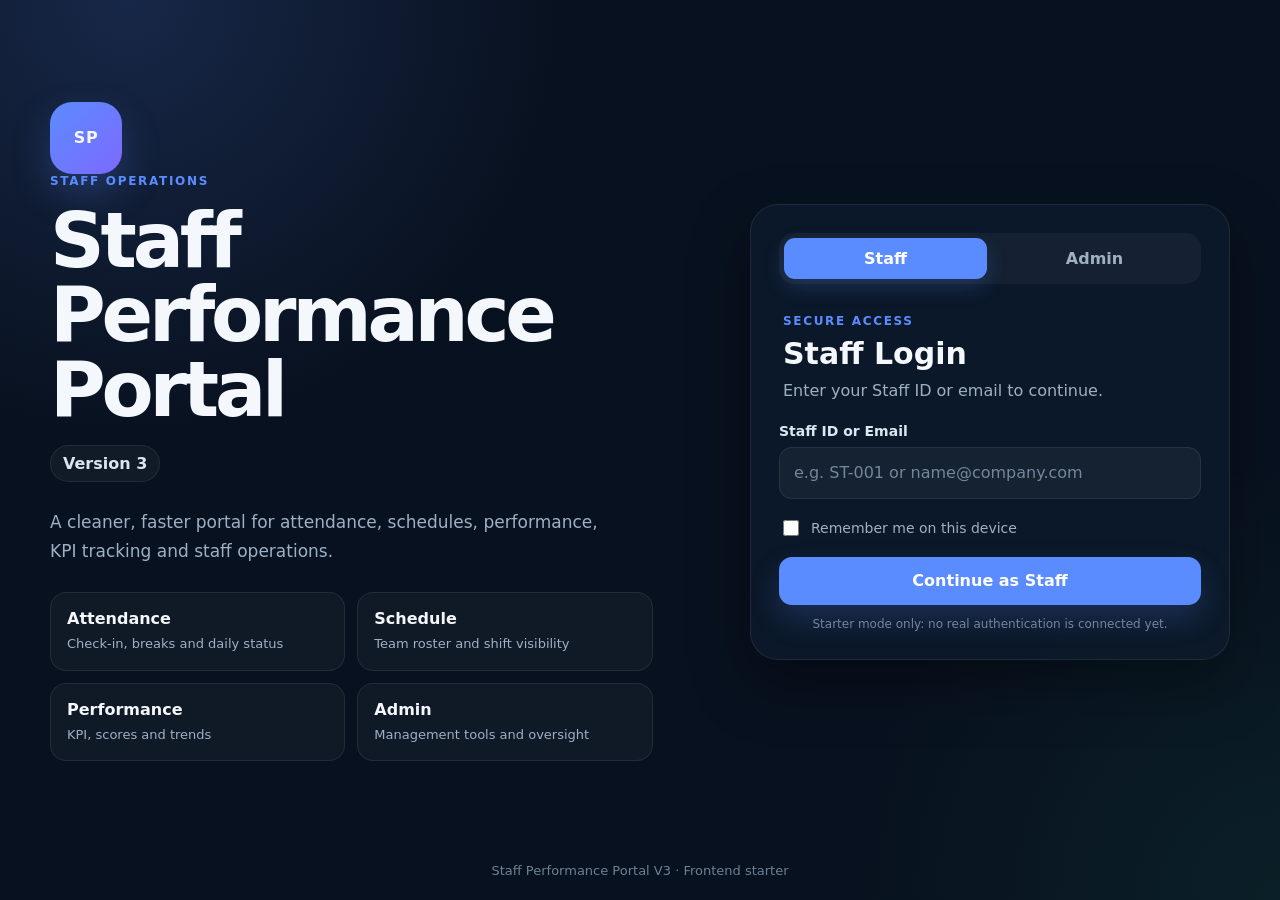
==== index.html @ 8b964acc "Add files via upload" ====
<!DOCTYPE html>
<html lang="en">
<head>
  <meta charset="UTF-8">
  <meta name="viewport" content="width=device-width, initial-scale=1.0">
  <meta name="theme-color" content="#0b1220">
  <title>Staff Performance Portal V3</title>
  <link rel="stylesheet" href="css/style.css">
</head>
<body class="login-page">
  <main class="login-shell">
    <section class="brand-panel">
      <div class="brand-mark">SP</div>
      <p class="eyebrow">Staff Operations</p>
      <h1>Staff Performance Portal</h1>
      <p class="version-pill">Version 3</p>
      <p class="lead">A cleaner, faster portal for attendance, schedules, performance, KPI tracking and staff operations.</p>
      <div class="feature-grid">
        <article><strong>Attendance</strong><span>Check-in, breaks and daily status</span></article>
        <article><strong>Schedule</strong><span>Team roster and shift visibility</span></article>
        <article><strong>Performance</strong><span>KPI, scores and trends</span></article>
        <article><strong>Admin</strong><span>Management tools and oversight</span></article>
      </div>
    </section>

    <section class="login-card" aria-label="Portal sign in">
      <div class="mode-switch" role="tablist" aria-label="Login type">
        <button id="staffTab" class="mode-btn active" type="button" role="tab" aria-selected="true">Staff</button>
        <button id="adminTab" class="mode-btn" type="button" role="tab" aria-selected="false">Admin</button>
      </div>

      <div class="login-copy">
        <p class="eyebrow">Secure Access</p>
        <h2 id="loginTitle">Staff Login</h2>
        <p id="loginDescription">Enter your Staff ID or email to continue.</p>
      </div>

      <form id="loginForm" novalidate>
        <label class="field">
          <span id="identityLabel">Staff ID or Email</span>
          <input id="identity" name="identity" type="text" placeholder="e.g. ST-001 or name@company.com" autocomplete="username" required>
        </label>

        <label id="passwordField" class="field hidden">
          <span>Password</span>
          <div class="password-wrap">
            <input id="password" name="password" type="password" placeholder="Enter password" autocomplete="current-password">
            <button id="togglePassword" class="text-btn" type="button" aria-label="Show password">Show</button>
          </div>
        </label>

        <label class="remember-row">
          <input id="rememberMe" type="checkbox">
          <span>Remember me on this device</span>
        </label>

        <button id="loginButton" class="primary-btn" type="submit">Continue as Staff</button>
        <p class="demo-note">Starter mode only: no real authentication is connected yet.</p>
        <div id="loginMessage" class="alert" hidden></div>
      </form>
    </section>
  </main>

  <footer class="page-footer">Staff Performance Portal V3 · Frontend starter</footer>
  <script src="js/app.js"></script>
</body>
</html>
---- css/style.css ----
:root {
  --bg: #08111f;
  --surface: #0d1a2b;
  --surface-2: #11233a;
  --surface-3: #162b45;
  --border: rgba(255,255,255,.08);
  --text: #f4f7fb;
  --muted: #9fb0c5;
  --accent: #5b8cff;
  --accent-2: #7c69ff;
  --success: #2bc985;
  --danger: #ff647c;
  --warning: #f7c948;
  --shadow: 0 24px 60px rgba(0,0,0,.34);
  --radius: 20px;
}
*{box-sizing:border-box}
html{min-height:100%;scroll-behavior:smooth}
body{margin:0;min-height:100vh;font-family:Inter,ui-sans-serif,system-ui,-apple-system,BlinkMacSystemFont,"Segoe UI",sans-serif;color:var(--text);background:radial-gradient(circle at 10% 0%,rgba(91,140,255,.18),transparent 30%),radial-gradient(circle at 100% 100%,rgba(43,201,133,.08),transparent 28%),var(--bg)}
button,input{font:inherit}button{cursor:pointer}.hidden{display:none!important}.muted{color:var(--muted);line-height:1.65}.eyebrow{margin:0 0 8px;color:var(--accent);font-size:12px;font-weight:800;letter-spacing:.14em;text-transform:uppercase}
.brand-mark{width:72px;height:72px;border-radius:22px;display:grid;place-items:center;font-weight:900;letter-spacing:.04em;background:linear-gradient(135deg,var(--accent),var(--accent-2));box-shadow:0 18px 38px rgba(91,140,255,.25)}.brand-mark.small{width:42px;height:42px;border-radius:13px;font-size:14px}
.login-page{display:flex;flex-direction:column}.login-shell{width:min(1180px,calc(100% - 32px));margin:auto;padding:48px 0;display:grid;grid-template-columns:1.08fr .92fr;gap:64px;align-items:center}.brand-panel{max-width:620px}.brand-panel h1{margin:16px 0 0;font-size:clamp(44px,6vw,76px);line-height:.98;letter-spacing:-.055em}.version-pill{display:inline-flex;margin:18px 0 0;padding:8px 12px;border:1px solid var(--border);border-radius:999px;background:rgba(255,255,255,.04);font-weight:800;color:#dbe5f1}.lead{max-width:560px;margin:26px 0;color:var(--muted);font-size:17px;line-height:1.7}.feature-grid{display:grid;grid-template-columns:1fr 1fr;gap:12px}.feature-grid article{padding:16px;border:1px solid var(--border);border-radius:16px;background:rgba(255,255,255,.035)}.feature-grid strong{display:block;margin-bottom:5px}.feature-grid span{color:var(--muted);font-size:13px;line-height:1.45}
.login-card{width:100%;max-width:480px;justify-self:end;padding:28px;border:1px solid var(--border);border-radius:28px;background:rgba(13,26,43,.9);backdrop-filter:blur(18px);box-shadow:var(--shadow)}.mode-switch{display:grid;grid-template-columns:1fr 1fr;gap:6px;padding:5px;border-radius:15px;background:rgba(255,255,255,.04)}.mode-btn{border:0;border-radius:11px;padding:11px 14px;background:transparent;color:var(--muted);font-weight:800}.mode-btn.active{color:#fff;background:var(--accent);box-shadow:0 8px 20px rgba(91,140,255,.2)}.login-copy{padding:30px 4px 20px}.login-copy h2{margin:0;font-size:30px}.login-copy p:last-child{margin:8px 0 0;color:var(--muted);line-height:1.5}.field{display:block;margin-bottom:18px}.field>span{display:block;margin-bottom:8px;color:#dce6f1;font-size:14px;font-weight:700}.field input{width:100%;height:52px;padding:0 14px;border:1px solid var(--border);border-radius:13px;outline:none;color:var(--text);background:rgba(255,255,255,.045)}.field input:focus{border-color:var(--accent);box-shadow:0 0 0 4px rgba(91,140,255,.12)}.field input::placeholder{color:#74869b}.password-wrap{position:relative}.password-wrap input{padding-right:68px}.text-btn{position:absolute;right:8px;top:8px;height:36px;padding:0 10px;border:0;border-radius:9px;color:#cdd9e6;background:rgba(255,255,255,.06);font-weight:700}.remember-row{display:flex;align-items:center;gap:9px;margin:4px 0 18px;color:var(--muted);font-size:14px}.remember-row input{width:16px;height:16px}.primary-btn,.secondary-btn{min-height:48px;border-radius:13px;padding:0 16px;font-weight:800}.primary-btn{width:100%;border:0;color:#fff;background:var(--accent);box-shadow:0 14px 30px rgba(91,140,255,.2)}.primary-btn:hover{background:#6a98ff}.primary-btn.compact,.secondary-btn.compact{width:auto;min-height:42px}.secondary-btn{border:1px solid var(--border);color:#e8eef6;background:rgba(255,255,255,.045)}.secondary-btn:hover{background:rgba(255,255,255,.075)}.demo-note{margin:12px 0 0;color:#73869b;font-size:12px;text-align:center}.alert{margin-top:16px;padding:12px 14px;border-radius:12px;font-size:14px}.alert.error{color:#ffc7d0;background:rgba(255,100,124,.11);border:1px solid rgba(255,100,124,.22)}.alert.success{color:#c4f5df;background:rgba(43,201,133,.1);border:1px solid rgba(43,201,133,.22)}.page-footer{padding:0 20px 22px;text-align:center;color:#6f8094;font-size:13px}
.app-page{background:var(--bg)}.app-shell{min-height:100vh;display:grid;grid-template-columns:260px 1fr}.sidebar{position:sticky;top:0;height:100vh;padding:20px 16px;border-right:1px solid var(--border);background:rgba(8,17,31,.94);backdrop-filter:blur(18px);display:flex;flex-direction:column}.sidebar-brand{display:flex;align-items:center;gap:12px;padding:6px 8px 20px}.sidebar-brand strong,.sidebar-brand span{display:block}.sidebar-brand span{margin-top:2px;color:var(--muted);font-size:12px}.side-nav{display:grid;gap:6px}.nav-item{width:100%;padding:12px 13px;border:0;border-radius:12px;text-align:left;color:#b8c7d8;background:transparent;font-weight:750}.nav-item:hover,.nav-item.active{color:#fff;background:rgba(91,140,255,.14)}.nav-item.active{box-shadow:inset 3px 0 0 var(--accent)}.nav-item.danger:hover{color:#ffd5dc;background:rgba(255,100,124,.11)}.sidebar-footer{margin-top:auto}.app-main{min-width:0;padding:24px 28px 40px}.topbar{display:flex;align-items:center;justify-content:space-between;gap:18px;margin-bottom:24px}.topbar h1{margin:0;font-size:32px;letter-spacing:-.035em}.user-chip{display:flex;align-items:center;gap:10px;padding:8px 10px;border:1px solid var(--border);border-radius:14px;background:rgba(255,255,255,.035)}.user-chip strong,.user-chip span{display:block}.user-chip span{margin-top:2px;color:var(--muted);font-size:12px}.avatar{width:38px;height:38px;border-radius:12px;display:grid;place-items:center;background:linear-gradient(135deg,var(--accent),var(--accent-2));font-weight:900}.content-section{display:none}.content-section.active{display:block}.card,.stat-card{border:1px solid var(--border);background:linear-gradient(180deg,rgba(17,35,58,.82),rgba(13,26,43,.82));box-shadow:0 14px 36px rgba(0,0,0,.16)}.card{padding:20px;border-radius:var(--radius)}.welcome-card{display:flex;align-items:center;justify-content:space-between;gap:18px;margin-bottom:18px}.welcome-card h2{margin:0 0 8px;font-size:26px}.welcome-card p:last-child{margin:0;color:var(--muted)}.status-badge{display:inline-flex;align-items:center;justify-content:center;padding:6px 10px;border:1px solid var(--border);border-radius:999px;color:#c9d5e3;background:rgba(255,255,255,.04);font-size:12px;font-weight:800;white-space:nowrap}.status-badge.online{color:#bff2da;background:rgba(43,201,133,.1);border-color:rgba(43,201,133,.2)}.stats-grid{display:grid;grid-template-columns:repeat(4,minmax(0,1fr));gap:14px;margin-bottom:18px}.stat-card{padding:18px;border-radius:18px}.stat-card span,.stat-card small{display:block}.stat-card span{color:var(--muted);font-size:13px}.stat-card strong{display:block;margin:9px 0 6px;font-size:28px;letter-spacing:-.03em}.stat-card small{color:#778aa0}.two-col{display:grid;grid-template-columns:1fr 1fr;gap:16px}.section-head{display:flex;align-items:center;justify-content:space-between;gap:14px;margin-bottom:16px}.section-head h2,.section-head h3{margin:0}.section-head h2{font-size:27px}.action-row{display:flex;align-items:center;gap:10px}.action-row.wrap{flex-wrap:wrap}.list{display:grid;gap:11px}.list>div{display:flex;align-items:center;justify-content:space-between;gap:14px;padding:12px 0;border-bottom:1px solid var(--border)}.list>div:last-child{border-bottom:0}.list span{color:var(--muted)}.table-card{padding:0;overflow:hidden}.table-wrap{overflow:auto}table{width:100%;border-collapse:collapse;min-width:680px}th,td{padding:15px 16px;text-align:left;border-bottom:1px solid var(--border)}th{color:#9db0c5;font-size:12px;text-transform:uppercase;letter-spacing:.08em;background:rgba(255,255,255,.02)}td{color:#dbe4ee}.schedule-grid{display:grid;grid-template-columns:repeat(5,minmax(0,1fr));gap:14px}.schedule-day span,.schedule-day small{display:block}.schedule-day span{color:var(--muted);font-size:13px}.schedule-day strong{display:block;margin:10px 0 6px}.schedule-day small{color:#7890a7}.icon-btn{width:42px;height:42px;border:1px solid var(--border);border-radius:12px;color:#fff;background:rgba(255,255,255,.05)}.mobile-only{display:none}
@media(max-width:980px){.login-shell{grid-template-columns:1fr;gap:34px}.brand-panel{text-align:center;margin:0 auto}.brand-mark{margin-left:auto;margin-right:auto}.login-card{justify-self:center}.app-shell{grid-template-columns:220px 1fr}.stats-grid{grid-template-columns:1fr 1fr}.schedule-grid{grid-template-columns:repeat(2,1fr)}}
@media(max-width:760px){.feature-grid{grid-template-columns:1fr}.app-shell{display:block}.sidebar{position:fixed;z-index:20;left:0;top:0;width:260px;transform:translateX(-105%);transition:transform .2s ease}.sidebar.open{transform:translateX(0)}.app-main{padding:18px 14px 34px}.mobile-only{display:inline-grid;place-items:center}.topbar{align-items:flex-start}.user-chip{max-width:180px}.two-col,.stats-grid,.schedule-grid{grid-template-columns:1fr}.section-head{align-items:flex-start;flex-direction:column}.action-row{flex-wrap:wrap}.welcome-card{align-items:flex-start;flex-direction:column}}
@media(max-width:520px){.login-shell{width:min(100% - 20px,1180px);padding:24px 0}.brand-panel h1{font-size:42px}.login-card{padding:20px;border-radius:22px}.topbar h1{font-size:26px}.user-chip{display:none}.app-main{padding-top:14px}}
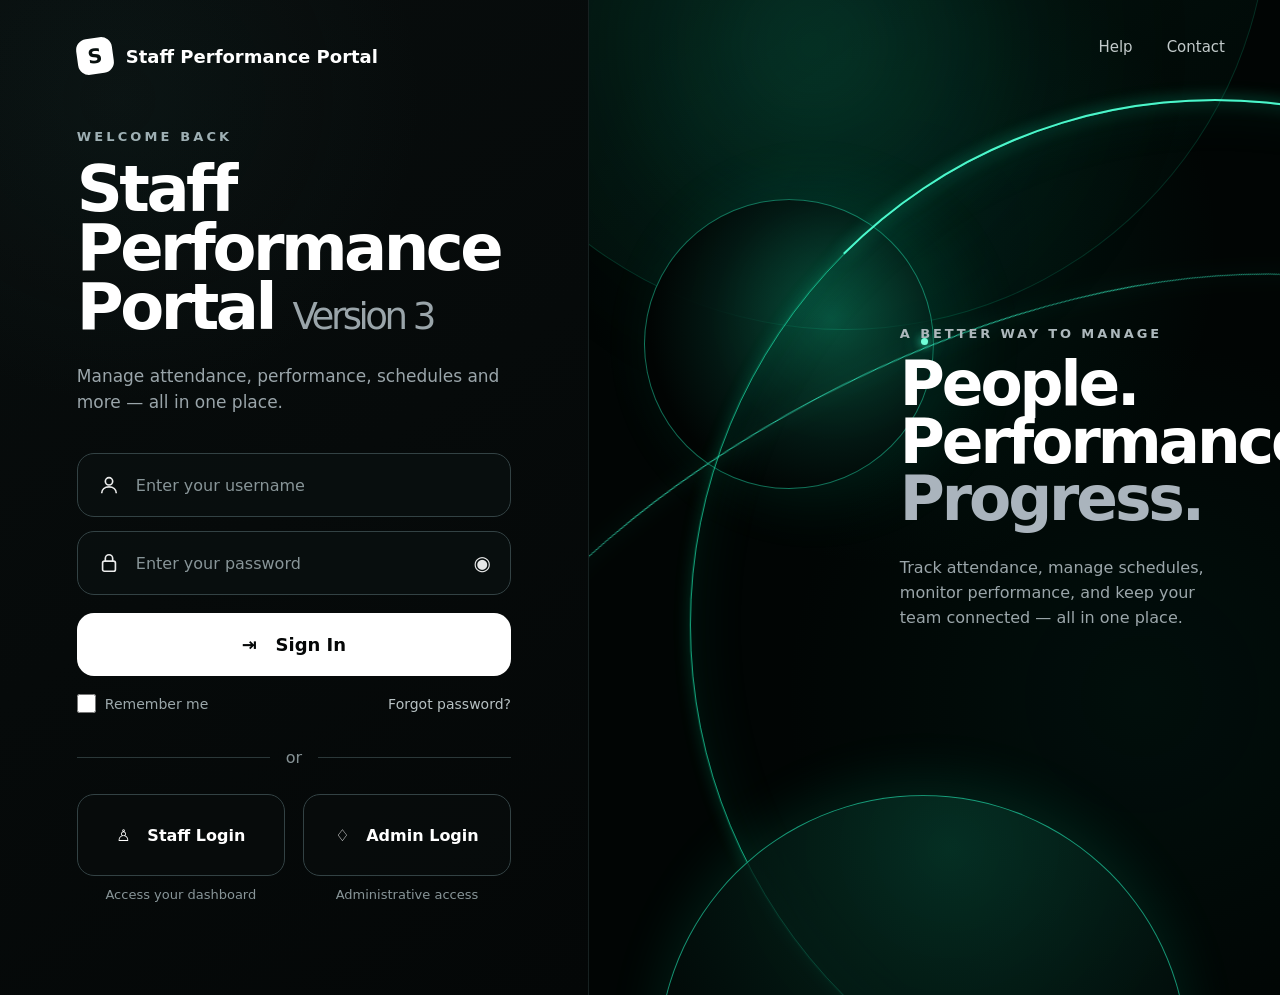
==== commit 99b14ec5: "Update index.html" ====
--- a/index.html
+++ b/index.html
@@ -2,66 +2,1284 @@
 <html lang="en">
 <head>
   <meta charset="UTF-8">
-  <meta name="viewport" content="width=device-width, initial-scale=1.0">
-  <meta name="theme-color" content="#0b1220">
+
+  <meta
+    name="viewport"
+    content="width=device-width, initial-scale=1.0"
+  >
+
   <title>Staff Performance Portal V3</title>
-  <link rel="stylesheet" href="css/style.css">
+
+  <style>
+    * {
+      box-sizing: border-box;
+      margin: 0;
+      padding: 0;
+    }
+
+    :root {
+      --bg: #050909;
+      --bg-soft: #08100f;
+
+      --panel: #080d0d;
+
+      --text: #f5f7f7;
+      --muted: #9aa5aa;
+
+      --line: #263334;
+
+      --green: #1ee6ae;
+      --green-soft: #13b989;
+      --green-dark: #063c30;
+
+      --white: #ffffff;
+    }
+
+    html,
+    body {
+      width: 100%;
+      min-height: 100%;
+    }
+
+    body {
+      font-family:
+        Inter,
+        ui-sans-serif,
+        system-ui,
+        -apple-system,
+        BlinkMacSystemFont,
+        "Segoe UI",
+        sans-serif;
+
+      background: var(--bg);
+      color: var(--text);
+    }
+
+    button,
+    input {
+      font: inherit;
+    }
+
+    button {
+      cursor: pointer;
+    }
+
+    /* ==============================
+       MAIN LAYOUT
+    ============================== */
+
+    .login-page {
+      min-height: 100vh;
+      display: grid;
+      grid-template-columns: 46% 54%;
+      background: #030606;
+      overflow: hidden;
+    }
+
+    /* ==============================
+       LEFT SIDE
+    ============================== */
+
+    .login-panel {
+      position: relative;
+      z-index: 10;
+
+      min-height: 100vh;
+
+      display: flex;
+      flex-direction: column;
+
+      padding:
+        38px
+        clamp(35px, 6vw, 105px);
+
+      background:
+        radial-gradient(
+          circle at 20% 10%,
+          rgba(33, 70, 66, 0.14),
+          transparent 30%
+        ),
+        linear-gradient(
+          145deg,
+          #080d0d 0%,
+          #040707 100%
+        );
+
+      border-right: 1px solid #172121;
+    }
+
+    /* BRAND */
+
+    .brand {
+      display: flex;
+      align-items: center;
+      gap: 13px;
+
+      font-size: 18px;
+      font-weight: 700;
+      color: white;
+    }
+
+    .brand-mark {
+      width: 36px;
+      height: 36px;
+
+      display: grid;
+      place-items: center;
+
+      border-radius: 11px;
+
+      background: white;
+      color: #07100e;
+
+      font-size: 20px;
+      font-weight: 900;
+
+      transform: rotate(-8deg);
+    }
+
+    /* CONTENT */
+
+    .login-content {
+      width: 100%;
+      max-width: 540px;
+
+      margin: auto 0;
+      padding: 55px 0;
+    }
+
+    .eyebrow {
+      margin-bottom: 16px;
+
+      font-size: 13px;
+      font-weight: 700;
+
+      letter-spacing: 0.24em;
+      text-transform: uppercase;
+
+      color: #9fb0b4;
+    }
+
+    .hero-title {
+      max-width: 510px;
+
+      font-size: clamp(48px, 5vw, 72px);
+      line-height: 0.92;
+
+      letter-spacing: -0.055em;
+
+      font-weight: 800;
+
+      color: white;
+    }
+
+    .version {
+      font-size: 0.58em;
+      font-weight: 400;
+
+      color: #9aa5aa;
+
+      white-space: nowrap;
+    }
+
+    .description {
+      max-width: 500px;
+
+      margin-top: 26px;
+      margin-bottom: 38px;
+
+      font-size: 17px;
+      line-height: 1.55;
+
+      color: var(--muted);
+    }
+
+    /* FORM */
+
+    .login-form {
+      width: 100%;
+    }
+
+    .field {
+      position: relative;
+      margin-bottom: 14px;
+    }
+
+    .field input {
+      width: 100%;
+      height: 64px;
+
+      padding:
+        0
+        58px
+        0
+        58px;
+
+      border:
+        1px solid
+        #334244;
+
+      border-radius: 17px;
+
+      outline: none;
+
+      background:
+        rgba(9, 15, 15, 0.92);
+
+      color: white;
+
+      font-size: 16px;
+
+      transition: 0.25s ease;
+    }
+
+    .field input::placeholder {
+      color: #889598;
+    }
+
+    .field input:focus {
+      border-color: var(--green);
+
+      box-shadow:
+        0 0 0 3px rgba(30, 230, 174, 0.08),
+        0 0 24px rgba(30, 230, 174, 0.08);
+    }
+
+    .field-icon {
+      position: absolute;
+
+      left: 21px;
+      top: 50%;
+
+      transform: translateY(-50%);
+
+      width: 22px;
+      height: 22px;
+
+      color: white;
+
+      opacity: 0.92;
+    }
+
+    .password-toggle {
+      position: absolute;
+
+      right: 20px;
+      top: 50%;
+
+      transform: translateY(-50%);
+
+      border: 0;
+      background: none;
+
+      color: white;
+
+      font-size: 20px;
+      opacity: 0.9;
+    }
+
+    /* SIGN IN */
+
+    .sign-in-button {
+      width: 100%;
+      height: 63px;
+
+      margin-top: 4px;
+
+      border: 0;
+      border-radius: 17px;
+
+      background: white;
+      color: #050707;
+
+      font-size: 18px;
+      font-weight: 800;
+
+      transition:
+        transform 0.2s ease,
+        box-shadow 0.25s ease;
+    }
+
+    .sign-in-button:hover {
+      transform: translateY(-2px);
+
+      box-shadow:
+        0 10px 30px
+        rgba(255, 255, 255, 0.12);
+    }
+
+    /* OPTIONS */
+
+    .login-options {
+      display: flex;
+      justify-content: space-between;
+      align-items: center;
+
+      margin-top: 18px;
+
+      font-size: 14px;
+      color: #9ba7aa;
+    }
+
+    .remember {
+      display: flex;
+      align-items: center;
+      gap: 9px;
+    }
+
+    .remember input {
+      width: 19px;
+      height: 19px;
+    }
+
+    .forgot {
+      color: #b7c1c3;
+      text-decoration: none;
+    }
+
+    .forgot:hover {
+      color: var(--green);
+    }
+
+    /* DIVIDER */
+
+    .divider {
+      display: grid;
+      grid-template-columns: 1fr auto 1fr;
+      align-items: center;
+      gap: 16px;
+
+      margin: 35px 0 27px;
+
+      color: #859194;
+    }
+
+    .divider span:first-child,
+    .divider span:last-child {
+      height: 1px;
+      background: #2b3839;
+    }
+
+    /* STAFF / ADMIN */
+
+    .role-buttons {
+      display: grid;
+      grid-template-columns: 1fr 1fr;
+      gap: 18px;
+    }
+
+    .role-button {
+      min-height: 82px;
+
+      border:
+        1px solid
+        #334244;
+
+      border-radius: 17px;
+
+      background:
+        rgba(8, 13, 13, 0.65);
+
+      color: white;
+
+      font-size: 16px;
+      font-weight: 700;
+
+      transition: 0.25s ease;
+    }
+
+    .role-button:hover {
+      border-color: var(--green);
+
+      background:
+        rgba(19, 185, 137, 0.07);
+
+      box-shadow:
+        0 0 25px
+        rgba(30, 230, 174, 0.08);
+    }
+
+    .role-help {
+      display: grid;
+      grid-template-columns: 1fr 1fr;
+      gap: 18px;
+
+      margin-top: 11px;
+
+      text-align: center;
+
+      font-size: 13px;
+      color: #889598;
+    }
+
+    /* ==============================
+       RIGHT VISUAL PANEL
+    ============================== */
+
+    .visual-panel {
+      position: relative;
+      min-height: 100vh;
+
+      overflow: hidden;
+
+      background:
+        radial-gradient(
+          circle at 45% 25%,
+          rgba(0, 105, 78, 0.17),
+          transparent 38%
+        ),
+        radial-gradient(
+          circle at 80% 70%,
+          rgba(0, 71, 55, 0.15),
+          transparent 40%
+        ),
+        #010504;
+    }
+
+    /* NAV */
+
+    .visual-nav {
+      position: absolute;
+      z-index: 20;
+
+      top: 38px;
+      right: 55px;
+
+      display: flex;
+      gap: 34px;
+    }
+
+    .visual-nav a {
+      color: #c2caca;
+      text-decoration: none;
+      font-size: 15px;
+    }
+
+    .visual-nav a:hover {
+      color: var(--green);
+    }
+
+    /* GLOW BACKGROUND */
+
+    .ambient-glow {
+      position: absolute;
+
+      width: 750px;
+      height: 750px;
+
+      top: -330px;
+      left: -150px;
+
+      border-radius: 50%;
+
+      background:
+        radial-gradient(
+          circle,
+          rgba(23, 216, 161, 0.16),
+          rgba(0, 75, 57, 0.05) 44%,
+          transparent 68%
+        );
+
+      filter: blur(25px);
+
+      animation:
+        ambientMove 8s ease-in-out
+        infinite alternate;
+    }
+
+    /* LARGE ARC */
+
+    .arc {
+      position: absolute;
+
+      width: 1050px;
+      height: 1050px;
+
+      top: 100px;
+      right: -460px;
+
+      border-radius: 50%;
+
+      border:
+        1px solid
+        rgba(37, 255, 196, 0.55);
+
+      box-shadow:
+        inset
+        0 0 60px
+        rgba(18, 205, 153, 0.09),
+
+        0
+        0
+        18px
+        rgba(21, 240, 177, 0.16);
+    }
+
+    .arc::after {
+      content: "";
+
+      position: absolute;
+
+      inset: -2px;
+
+      border-radius: inherit;
+
+      border:
+        2px solid
+        transparent;
+
+      border-top-color:
+        rgba(81, 255, 211, 0.95);
+
+      border-left-color:
+        rgba(27, 217, 163, 0.16);
+
+      filter:
+        drop-shadow(
+          0 0 8px
+          rgba(25, 255, 190, 0.65)
+        );
+
+      animation:
+        rotateGlow
+        9s linear
+        infinite;
+    }
+
+    /* TOP ARC */
+
+    .top-arc {
+      position: absolute;
+
+      width: 850px;
+      height: 850px;
+
+      top: -520px;
+      left: -170px;
+
+      border-radius: 50%;
+
+      background:
+        linear-gradient(
+          145deg,
+          rgba(24, 132, 100, 0.23),
+          rgba(4, 22, 18, 0.02)
+        );
+
+      border:
+        1px solid
+        rgba(19, 186, 137, 0.2);
+    }
+
+    /* SMALL PLANET */
+
+    .planet-small {
+      position: absolute;
+
+      width: 290px;
+      height: 290px;
+
+      top: 20%;
+      left: 8%;
+
+      border-radius: 50%;
+
+      background:
+        radial-gradient(
+          circle at 65% 42%,
+          rgba(23, 209, 156, 0.32),
+          rgba(3, 25, 20, 0.93) 48%,
+          #010403 73%
+        );
+
+      border:
+        1px solid
+        rgba(38, 255, 198, 0.42);
+
+      box-shadow:
+        25px 0 70px
+        rgba(11, 214, 156, 0.12);
+
+      animation:
+        planetGlow
+        4.5s ease-in-out
+        infinite alternate;
+    }
+
+    .planet-small::after {
+      content: "";
+
+      position: absolute;
+
+      width: 7px;
+      height: 7px;
+
+      right: 5px;
+      top: 48%;
+
+      border-radius: 50%;
+
+      background: #72ffd9;
+
+      box-shadow:
+        0 0 8px #39ffcb,
+        0 0 18px #16dba5,
+        0 0 40px #08a980;
+
+      animation:
+        pulseDot
+        2s ease-in-out
+        infinite;
+    }
+
+    /* BOTTOM PLANET */
+
+    .planet-bottom {
+      position: absolute;
+
+      width: 530px;
+      height: 530px;
+
+      bottom: -330px;
+      left: 10%;
+
+      border-radius: 50%;
+
+      background:
+        radial-gradient(
+          circle at 55% 10%,
+          rgba(25, 215, 161, 0.19),
+          rgba(2, 15, 12, 0.96) 48%,
+          #010403 70%
+        );
+
+      border:
+        1px solid
+        rgba(39, 255, 199, 0.55);
+
+      box-shadow:
+        0 -15px 55px
+        rgba(16, 240, 174, 0.11);
+
+      animation:
+        lowerPlanet
+        5.5s ease-in-out
+        infinite alternate;
+    }
+
+    /* DIAGONAL LIGHT */
+
+    .light-curve {
+      position: absolute;
+
+      width: 1300px;
+      height: 700px;
+
+      left: -260px;
+      top: 36%;
+
+      border-radius: 50%;
+
+      border-top:
+        1px solid
+        rgba(57, 255, 207, 0.75);
+
+      transform:
+        rotate(-28deg);
+
+      filter:
+        drop-shadow(
+          0 0 8px
+          rgba(31, 255, 197, 0.5)
+        );
+
+      animation:
+        lightPulse
+        3s ease-in-out
+        infinite alternate;
+    }
+
+    /* TEXT */
+
+    .visual-copy {
+      position: absolute;
+      z-index: 10;
+
+      left: 45%;
+      top: 48%;
+
+      width: min(430px, 45%);
+
+      transform: translateY(-50%);
+    }
+
+    .visual-label {
+      margin-bottom: 14px;
+
+      color: #adb8bc;
+
+      font-size: 13px;
+      font-weight: 700;
+
+      letter-spacing: 0.22em;
+
+      text-transform: uppercase;
+    }
+
+    .visual-title {
+      font-size: clamp(44px, 4.8vw, 74px);
+      line-height: 0.94;
+
+      letter-spacing: -0.05em;
+
+      font-weight: 800;
+
+      color: white;
+    }
+
+    .visual-title span {
+      color: #aab4bd;
+    }
+
+    .visual-description {
+      margin-top: 28px;
+
+      max-width: 420px;
+
+      color: #9ba6aa;
+
+      font-size: 16px;
+      line-height: 1.55;
+    }
+
+    /* ==============================
+       LIVE GLOW ANIMATIONS
+    ============================== */
+
+    @keyframes planetGlow {
+      0% {
+        box-shadow:
+          15px 0 40px
+          rgba(18, 220, 164, 0.10);
+
+        filter: brightness(0.9);
+      }
+
+      100% {
+        box-shadow:
+          25px 0 90px
+          rgba(21, 255, 190, 0.28);
+
+        filter: brightness(1.16);
+      }
+    }
+
+    @keyframes lowerPlanet {
+      from {
+        box-shadow:
+          0 -5px 35px
+          rgba(21, 255, 190, 0.08);
+      }
+
+      to {
+        box-shadow:
+          0 -15px 80px
+          rgba(21, 255, 190, 0.24);
+      }
+    }
+
+    @keyframes ambientMove {
+      from {
+        transform:
+          translate(-30px, -20px)
+          scale(0.95);
+      }
+
+      to {
+        transform:
+          translate(80px, 60px)
+          scale(1.1);
+      }
+    }
+
+    @keyframes rotateGlow {
+      from {
+        transform: rotate(0deg);
+      }
+
+      to {
+        transform: rotate(360deg);
+      }
+    }
+
+    @keyframes lightPulse {
+      from {
+        opacity: 0.35;
+
+        filter:
+          drop-shadow(
+            0 0 5px
+            rgba(29, 255, 195, 0.25)
+          );
+      }
+
+      to {
+        opacity: 1;
+
+        filter:
+          drop-shadow(
+            0 0 18px
+            rgba(29, 255, 195, 0.75)
+          );
+      }
+    }
+
+    @keyframes pulseDot {
+      0%,
+      100% {
+        transform: scale(0.65);
+        opacity: 0.45;
+      }
+
+      50% {
+        transform: scale(1.35);
+        opacity: 1;
+      }
+    }
+
+    /* ==============================
+       RESPONSIVE
+    ============================== */
+
+    @media (max-width: 1050px) {
+      .login-page {
+        grid-template-columns: 1fr;
+      }
+
+      .login-panel {
+        min-height: auto;
+        padding-bottom: 70px;
+      }
+
+      .visual-panel {
+        min-height: 650px;
+      }
+
+      .visual-copy {
+        left: 50%;
+        width: 42%;
+      }
+    }
+
+    @media (max-width: 650px) {
+      .login-panel {
+        padding:
+          28px
+          22px
+          50px;
+      }
+
+      .login-content {
+        padding-top: 65px;
+      }
+
+      .hero-title {
+        font-size: 48px;
+      }
+
+      .version {
+        display: block;
+        margin-top: 10px;
+      }
+
+      .role-buttons,
+      .role-help {
+        grid-template-columns: 1fr;
+      }
+
+      .role-help {
+        display: none;
+      }
+
+      .visual-panel {
+        min-height: 560px;
+      }
+
+      .visual-nav {
+        top: 25px;
+        right: 25px;
+      }
+
+      .visual-copy {
+        left: 28px;
+        width: calc(100% - 56px);
+      }
+
+      .visual-title {
+        font-size: 52px;
+      }
+
+      .planet-small {
+        left: -80px;
+      }
+    }
+
+    @media (
+      prefers-reduced-motion: reduce
+    ) {
+      *,
+      *::before,
+      *::after {
+        animation-duration:
+          0.01ms !important;
+
+        animation-iteration-count:
+          1 !important;
+      }
+    }
+  </style>
 </head>
-<body class="login-page">
-  <main class="login-shell">
-    <section class="brand-panel">
-      <div class="brand-mark">SP</div>
-      <p class="eyebrow">Staff Operations</p>
-      <h1>Staff Performance Portal</h1>
-      <p class="version-pill">Version 3</p>
-      <p class="lead">A cleaner, faster portal for attendance, schedules, performance, KPI tracking and staff operations.</p>
-      <div class="feature-grid">
-        <article><strong>Attendance</strong><span>Check-in, breaks and daily status</span></article>
-        <article><strong>Schedule</strong><span>Team roster and shift visibility</span></article>
-        <article><strong>Performance</strong><span>KPI, scores and trends</span></article>
-        <article><strong>Admin</strong><span>Management tools and oversight</span></article>
+
+<body>
+
+  <main class="login-page">
+
+    <!-- LEFT LOGIN SIDE -->
+
+    <section class="login-panel">
+
+      <header class="brand">
+        <div class="brand-mark">
+          S
+        </div>
+
+        <span>
+          Staff Performance Portal
+        </span>
+      </header>
+
+
+      <div class="login-content">
+
+        <p class="eyebrow">
+          Welcome Back
+        </p>
+
+        <h1 class="hero-title">
+          Staff<br>
+          Performance<br>
+          Portal
+          <span class="version">
+            Version 3
+          </span>
+        </h1>
+
+        <p class="description">
+          Manage attendance, performance,
+          schedules and more — all in one place.
+        </p>
+
+
+        <form
+          class="login-form"
+          id="loginForm"
+        >
+
+          <div class="field">
+
+            <svg
+              class="field-icon"
+              viewBox="0 0 24 24"
+              fill="none"
+              stroke="currentColor"
+              stroke-width="1.8"
+            >
+              <circle
+                cx="12"
+                cy="8"
+                r="4"
+              ></circle>
+
+              <path
+                d="M4 21c0-4.4 3.6-7 8-7s8 2.6 8 7"
+              ></path>
+            </svg>
+
+            <input
+              id="username"
+              type="text"
+              placeholder="Enter your username"
+              autocomplete="username"
+              required
+            >
+
+          </div>
+
+
+          <div class="field">
+
+            <svg
+              class="field-icon"
+              viewBox="0 0 24 24"
+              fill="none"
+              stroke="currentColor"
+              stroke-width="1.8"
+            >
+              <rect
+                x="5"
+                y="10"
+                width="14"
+                height="11"
+                rx="2"
+              ></rect>
+
+              <path
+                d="M8 10V7a4 4 0 0 1 8 0v3"
+              ></path>
+            </svg>
+
+            <input
+              id="password"
+              type="password"
+              placeholder="Enter your password"
+              autocomplete="current-password"
+              required
+            >
+
+            <button
+              class="password-toggle"
+              id="passwordToggle"
+              type="button"
+              aria-label="Show password"
+            >
+              ◉
+            </button>
+
+          </div>
+
+
+          <button
+            class="sign-in-button"
+            type="submit"
+          >
+            ⇥ &nbsp; Sign In
+          </button>
+
+
+          <div class="login-options">
+
+            <label class="remember">
+
+              <input
+                type="checkbox"
+                id="rememberMe"
+              >
+
+              <span>
+                Remember me
+              </span>
+
+            </label>
+
+            <a
+              class="forgot"
+              href="#"
+            >
+              Forgot password?
+            </a>
+
+          </div>
+
+
+          <div class="divider">
+            <span></span>
+            <span>or</span>
+            <span></span>
+          </div>
+
+
+          <div class="role-buttons">
+
+            <button
+              class="role-button"
+              type="button"
+              id="staffLogin"
+            >
+              ♙ &nbsp; Staff Login
+            </button>
+
+            <button
+              class="role-button"
+              type="button"
+              id="adminLogin"
+            >
+              ♢ &nbsp; Admin Login
+            </button>
+
+          </div>
+
+
+          <div class="role-help">
+
+            <span>
+              Access your dashboard
+            </span>
+
+            <span>
+              Administrative access
+            </span>
+
+          </div>
+
+        </form>
+
       </div>
+
     </section>
 
-    <section class="login-card" aria-label="Portal sign in">
-      <div class="mode-switch" role="tablist" aria-label="Login type">
-        <button id="staffTab" class="mode-btn active" type="button" role="tab" aria-selected="true">Staff</button>
-        <button id="adminTab" class="mode-btn" type="button" role="tab" aria-selected="false">Admin</button>
+
+    <!-- RIGHT LIVE GLOW SIDE -->
+
+    <section class="visual-panel">
+
+      <nav class="visual-nav">
+
+        <a href="#">
+          Help
+        </a>
+
+        <a href="#">
+          Contact
+        </a>
+
+      </nav>
+
+
+      <div class="ambient-glow"></div>
+
+      <div class="top-arc"></div>
+
+      <div class="planet-small"></div>
+
+      <div class="arc"></div>
+
+      <div class="light-curve"></div>
+
+      <div class="planet-bottom"></div>
+
+
+      <div class="visual-copy">
+
+        <p class="visual-label">
+          A Better Way To Manage
+        </p>
+
+        <h2 class="visual-title">
+          People.<br>
+          Performance.<br>
+          <span>
+            Progress.
+          </span>
+        </h2>
+
+        <p class="visual-description">
+          Track attendance, manage schedules,
+          monitor performance, and keep your
+          team connected — all in one place.
+        </p>
+
       </div>
 
-      <div class="login-copy">
-        <p class="eyebrow">Secure Access</p>
-        <h2 id="loginTitle">Staff Login</h2>
-        <p id="loginDescription">Enter your Staff ID or email to continue.</p>
-      </div>
-
-      <form id="loginForm" novalidate>
-        <label class="field">
-          <span id="identityLabel">Staff ID or Email</span>
-          <input id="identity" name="identity" type="text" placeholder="e.g. ST-001 or name@company.com" autocomplete="username" required>
-        </label>
-
-        <label id="passwordField" class="field hidden">
-          <span>Password</span>
-          <div class="password-wrap">
-            <input id="password" name="password" type="password" placeholder="Enter password" autocomplete="current-password">
-            <button id="togglePassword" class="text-btn" type="button" aria-label="Show password">Show</button>
-          </div>
-        </label>
-
-        <label class="remember-row">
-          <input id="rememberMe" type="checkbox">
-          <span>Remember me on this device</span>
-        </label>
-
-        <button id="loginButton" class="primary-btn" type="submit">Continue as Staff</button>
-        <p class="demo-note">Starter mode only: no real authentication is connected yet.</p>
-        <div id="loginMessage" class="alert" hidden></div>
-      </form>
     </section>
+
   </main>
 
-  <footer class="page-footer">Staff Performance Portal V3 · Frontend starter</footer>
-  <script src="js/app.js"></script>
+
+  <script>
+    const password =
+      document.getElementById("password");
+
+    const passwordToggle =
+      document.getElementById(
+        "passwordToggle"
+      );
+
+    const loginForm =
+      document.getElementById(
+        "loginForm"
+      );
+
+    const staffLogin =
+      document.getElementById(
+        "staffLogin"
+      );
+
+    const adminLogin =
+      document.getElementById(
+        "adminLogin"
+      );
+
+
+    passwordToggle.addEventListener(
+      "click",
+      () => {
+
+        if (
+          password.type === "password"
+        ) {
+          password.type = "text";
+          passwordToggle.textContent =
+            "◌";
+        } else {
+          password.type = "password";
+          passwordToggle.textContent =
+            "◉";
+        }
+
+      }
+    );
+
+
+    loginForm.addEventListener(
+      "submit",
+      (event) => {
+
+        event.preventDefault();
+
+        /*
+          Real authentication will
+          be connected later.
+        */
+
+        console.log(
+          "Login submitted"
+        );
+
+      }
+    );
+
+
+    staffLogin.addEventListener(
+      "click",
+      () => {
+
+        window.location.href =
+          "staff.html";
+
+      }
+    );
+
+
+    adminLogin.addEventListener(
+      "click",
+      () => {
+
+        window.location.href =
+          "admin.html";
+
+      }
+    );
+  </script>
+
 </body>
 </html>
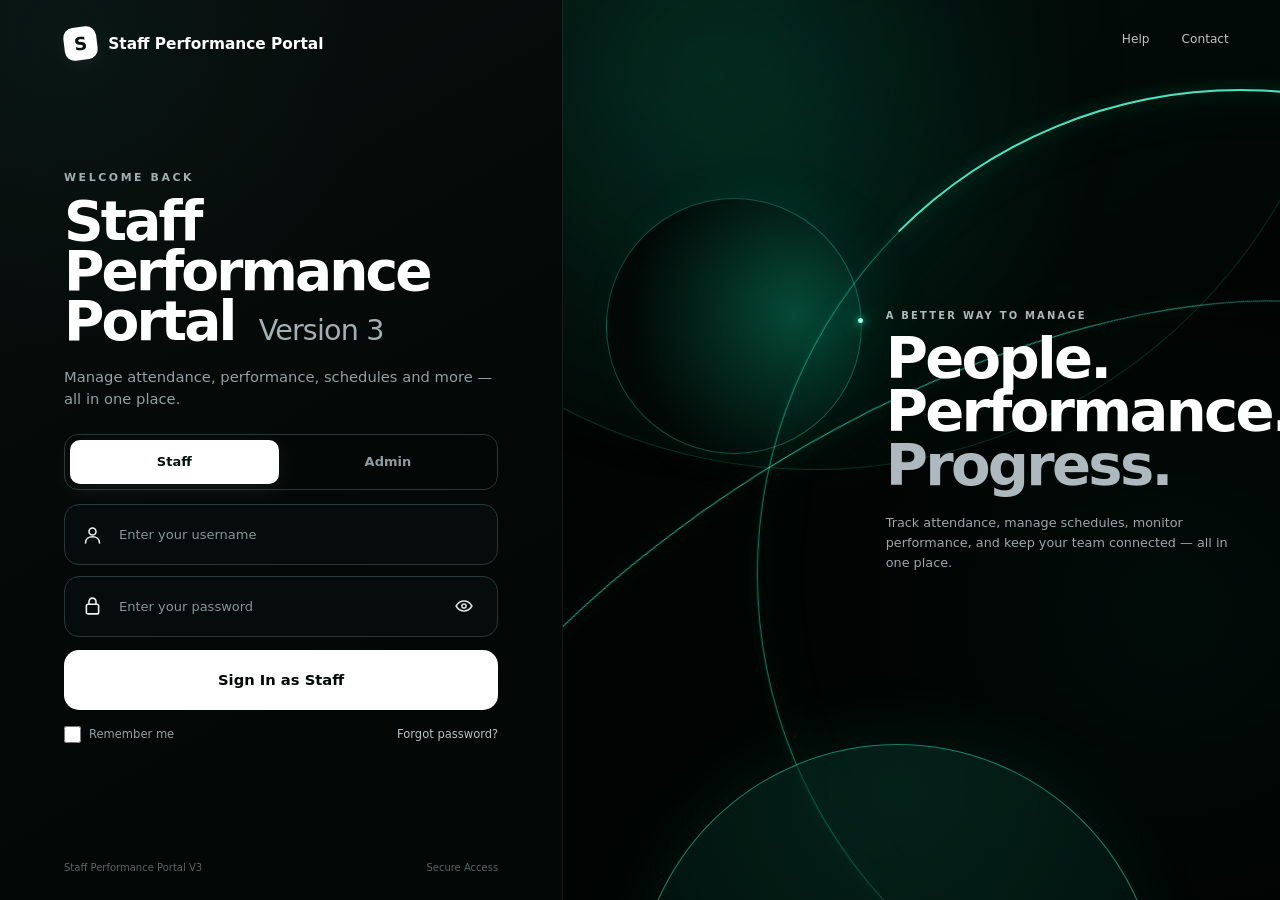
==== commit 5b4df7b2: "Update index.html" ====
--- a/index.html
+++ b/index.html
@@ -8,9 +8,15 @@
     content="width=device-width, initial-scale=1.0"
   >
 
+  <meta name="theme-color" content="#030706">
+
   <title>Staff Performance Portal V3</title>
 
   <style>
+    /* =========================================================
+       RESET + THEME
+    ========================================================= */
+
     * {
       box-sizing: border-box;
       margin: 0;
@@ -18,21 +24,25 @@
     }
 
     :root {
-      --bg: #050909;
-      --bg-soft: #08100f;
-
-      --panel: #080d0d;
+      --bg: #030706;
+      --bg-soft: #07100e;
+
+      --surface: rgba(8, 14, 13, 0.88);
+      --surface-hover: rgba(12, 22, 19, 0.96);
 
       --text: #f5f7f7;
-      --muted: #9aa5aa;
-
-      --line: #263334;
-
-      --green: #1ee6ae;
-      --green-soft: #13b989;
-      --green-dark: #063c30;
+      --muted: #94a0a4;
+      --muted-light: #b7c0c2;
+
+      --border: #293738;
+      --border-active: #3f5553;
+
+      --green: #27f0b5;
+      --green-soft: #16c792;
+      --green-dark: #075c46;
 
       --white: #ffffff;
+      --black: #020403;
     }
 
     html,
@@ -41,7 +51,16 @@
       min-height: 100%;
     }
 
+    html {
+      background: var(--bg);
+    }
+
     body {
+      min-height: 100vh;
+      min-height: 100svh;
+
+      overflow-x: hidden;
+
       font-family:
         Inter,
         ui-sans-serif,
@@ -51,8 +70,8 @@
         "Segoe UI",
         sans-serif;
 
+      color: var(--text);
       background: var(--bg);
-      color: var(--text);
     }
 
     button,
@@ -64,137 +83,254 @@
       cursor: pointer;
     }
 
-    /* ==============================
-       MAIN LAYOUT
-    ============================== */
+    a {
+      color: inherit;
+    }
+
+
+    /* =========================================================
+       MAIN PAGE
+    ========================================================= */
 
     .login-page {
+      width: 100%;
       min-height: 100vh;
+      min-height: 100svh;
+
       display: grid;
-      grid-template-columns: 46% 54%;
-      background: #030606;
-      overflow: hidden;
-    }
-
-    /* ==============================
+      grid-template-columns:
+        minmax(520px, 44%)
+        minmax(0, 56%);
+
+      background: #020504;
+    }
+
+
+    /* =========================================================
        LEFT SIDE
-    ============================== */
+    ========================================================= */
 
     .login-panel {
       position: relative;
-      z-index: 10;
-
+      z-index: 20;
+
+      min-width: 0;
       min-height: 100vh;
+      min-height: 100svh;
 
       display: flex;
       flex-direction: column;
 
       padding:
-        38px
-        clamp(35px, 6vw, 105px);
+        clamp(20px, 3vh, 34px)
+        clamp(30px, 5vw, 82px);
+
+      border-right:
+        1px solid rgba(84, 111, 106, 0.18);
 
       background:
         radial-gradient(
-          circle at 20% 10%,
-          rgba(33, 70, 66, 0.14),
-          transparent 30%
+          circle at 12% 4%,
+          rgba(20, 84, 67, 0.13),
+          transparent 31%
         ),
         linear-gradient(
-          145deg,
-          #080d0d 0%,
-          #040707 100%
+          150deg,
+          #080e0d 0%,
+          #030706 72%
         );
-
-      border-right: 1px solid #172121;
-    }
-
-    /* BRAND */
+    }
+
+
+    /* =========================================================
+       BRAND
+    ========================================================= */
 
     .brand {
+      flex: 0 0 auto;
+
       display: flex;
       align-items: center;
-      gap: 13px;
-
-      font-size: 18px;
-      font-weight: 700;
-      color: white;
+      gap: 11px;
+
+      color: var(--white);
+
+      font-size: clamp(14px, 1.2vw, 18px);
+      font-weight: 750;
     }
 
     .brand-mark {
-      width: 36px;
-      height: 36px;
+      width: clamp(31px, 2.6vw, 38px);
+      aspect-ratio: 1;
 
       display: grid;
       place-items: center;
 
-      border-radius: 11px;
-
-      background: white;
-      color: #07100e;
-
-      font-size: 20px;
+      border-radius: 10px;
+
+      background: var(--white);
+      color: #07110e;
+
+      font-size: clamp(15px, 1.4vw, 20px);
       font-weight: 900;
 
-      transform: rotate(-8deg);
-    }
-
-    /* CONTENT */
+      transform: rotate(-7deg);
+
+      box-shadow:
+        0 5px 18px
+        rgba(255, 255, 255, 0.05);
+    }
+
+
+    /* =========================================================
+       LOGIN CONTENT
+    ========================================================= */
 
     .login-content {
       width: 100%;
       max-width: 540px;
 
       margin: auto 0;
-      padding: 55px 0;
+
+      padding:
+        clamp(18px, 2.8vh, 34px)
+        0;
     }
 
     .eyebrow {
-      margin-bottom: 16px;
-
-      font-size: 13px;
-      font-weight: 700;
+      margin-bottom:
+        clamp(8px, 1.3vh, 14px);
+
+      color: #9fb0b2;
+
+      font-size:
+        clamp(10px, 0.85vw, 13px);
+
+      font-weight: 750;
 
       letter-spacing: 0.24em;
       text-transform: uppercase;
-
-      color: #9fb0b4;
     }
 
     .hero-title {
+      max-width: 520px;
+
+      color: var(--white);
+
+      font-size:
+        clamp(40px, 4.3vw, 68px);
+
+      line-height: 0.91;
+
+      letter-spacing: -0.052em;
+
+      font-weight: 820;
+    }
+
+    .version {
+      display: inline-block;
+
+      margin-left: 8px;
+
+      color: #a5b0b4;
+
+      font-size: 0.52em;
+      font-weight: 430;
+
+      letter-spacing: -0.03em;
+
+      white-space: nowrap;
+    }
+
+    .description {
       max-width: 510px;
 
-      font-size: clamp(48px, 5vw, 72px);
-      line-height: 0.92;
-
-      letter-spacing: -0.055em;
-
-      font-weight: 800;
-
+      margin-top:
+        clamp(15px, 2.2vh, 24px);
+
+      margin-bottom:
+        clamp(18px, 2.6vh, 28px);
+
+      color: var(--muted);
+
+      font-size:
+        clamp(13px, 1.15vw, 16px);
+
+      line-height: 1.5;
+    }
+
+
+    /* =========================================================
+       STAFF / ADMIN SWITCH
+    ========================================================= */
+
+    .role-switch {
+      display: grid;
+      grid-template-columns: 1fr 1fr;
+
+      gap: 5px;
+
+      width: 100%;
+
+      margin-bottom:
+        clamp(11px, 1.6vh, 16px);
+
+      padding: 5px;
+
+      border:
+        1px solid var(--border);
+
+      border-radius: 14px;
+
+      background:
+        rgba(3, 8, 7, 0.7);
+    }
+
+    .role-tab {
+      height:
+        clamp(38px, 5vh, 44px);
+
+      border: 0;
+
+      border-radius: 10px;
+
+      background: transparent;
+
+      color: #8f9b9f;
+
+      font-size:
+        clamp(13px, 1vw, 15px);
+
+      font-weight: 750;
+
+      transition:
+        color 0.2s ease,
+        background 0.2s ease,
+        box-shadow 0.2s ease,
+        transform 0.2s ease;
+    }
+
+    .role-tab:hover {
       color: white;
-    }
-
-    .version {
-      font-size: 0.58em;
-      font-weight: 400;
-
-      color: #9aa5aa;
-
-      white-space: nowrap;
-    }
-
-    .description {
-      max-width: 500px;
-
-      margin-top: 26px;
-      margin-bottom: 38px;
-
-      font-size: 17px;
-      line-height: 1.55;
-
-      color: var(--muted);
-    }
-
-    /* FORM */
+
+      background:
+        rgba(255, 255, 255, 0.035);
+    }
+
+    .role-tab.active {
+      color: #03100c;
+
+      background: #ffffff;
+
+      box-shadow:
+        0 5px 22px
+        rgba(255, 255, 255, 0.07);
+    }
+
+
+    /* =========================================================
+       FORM
+    ========================================================= */
 
     .login-form {
       width: 100%;
@@ -202,524 +338,686 @@
 
     .field {
       position: relative;
-      margin-bottom: 14px;
+
+      width: 100%;
+
+      margin-bottom:
+        clamp(9px, 1.2vh, 12px);
     }
 
     .field input {
       width: 100%;
-      height: 64px;
+
+      height:
+        clamp(52px, 7.1vh, 61px);
 
       padding:
-        0
-        58px
-        0
-        58px;
+        0 54px
+        0 54px;
+
+      border:
+        1px solid var(--border);
+
+      border-radius: 15px;
+
+      outline: none;
+
+      background:
+        rgba(7, 13, 12, 0.9);
+
+      color: white;
+
+      font-size:
+        clamp(13px, 1vw, 15px);
+
+      transition:
+        border-color 0.22s ease,
+        box-shadow 0.22s ease,
+        background 0.22s ease;
+    }
+
+    .field input::placeholder {
+      color: #899597;
+    }
+
+    .field input:hover {
+      border-color:
+        #3c4f4d;
+    }
+
+    .field input:focus {
+      border-color:
+        rgba(39, 240, 181, 0.7);
+
+      background:
+        rgba(8, 16, 14, 0.96);
+
+      box-shadow:
+        0 0 0 3px
+        rgba(39, 240, 181, 0.055),
+
+        0 0 22px
+        rgba(39, 240, 181, 0.055);
+    }
+
+    .field-icon {
+      position: absolute;
+
+      left: 18px;
+      top: 50%;
+
+      width: 21px;
+      height: 21px;
+
+      transform:
+        translateY(-50%);
+
+      color: #edf4f2;
+
+      pointer-events: none;
+    }
+
+
+    /* =========================================================
+       PASSWORD BUTTON
+    ========================================================= */
+
+    .password-toggle {
+      position: absolute;
+
+      top: 50%;
+      right: 17px;
+
+      width: 34px;
+      height: 34px;
+
+      display: grid;
+      place-items: center;
+
+      transform:
+        translateY(-50%);
+
+      border: 0;
+      border-radius: 50%;
+
+      color: #dbe3e1;
+
+      background: transparent;
+
+      transition:
+        color 0.2s ease,
+        background 0.2s ease;
+    }
+
+    .password-toggle:hover {
+      color: var(--green);
+
+      background:
+        rgba(39, 240, 181, 0.06);
+    }
+
+    .eye-icon {
+      width: 20px;
+      height: 20px;
+    }
+
+
+    /* =========================================================
+       SIGN IN BUTTON
+    ========================================================= */
+
+    .sign-in-button {
+      width: 100%;
+
+      height:
+        clamp(52px, 7vh, 60px);
+
+      margin-top: 2px;
+
+      border: 0;
+
+      border-radius: 15px;
+
+      color: #030706;
+
+      background: #ffffff;
+
+      font-size:
+        clamp(14px, 1.15vw, 17px);
+
+      font-weight: 820;
+
+      transition:
+        transform 0.2s ease,
+        box-shadow 0.25s ease,
+        background 0.2s ease;
+    }
+
+    .sign-in-button:hover {
+      transform:
+        translateY(-1px);
+
+      background:
+        #f1fffa;
+
+      box-shadow:
+        0 0 26px
+        rgba(39, 240, 181, 0.13),
+
+        0 10px 30px
+        rgba(0, 0, 0, 0.3);
+    }
+
+    .sign-in-button:active {
+      transform:
+        translateY(0);
+    }
+
+
+    /* =========================================================
+       OPTIONS
+    ========================================================= */
+
+    .login-options {
+      display: flex;
+      align-items: center;
+      justify-content: space-between;
+
+      gap: 16px;
+
+      margin-top:
+        clamp(13px, 1.8vh, 17px);
+
+      color: var(--muted);
+
+      font-size:
+        clamp(11px, 0.9vw, 13px);
+    }
+
+    .remember {
+      display: flex;
+      align-items: center;
+      gap: 8px;
+
+      cursor: pointer;
+    }
+
+    .remember input {
+      width: 17px;
+      height: 17px;
+
+      accent-color:
+        var(--green-soft);
+    }
+
+    .forgot {
+      text-decoration: none;
+
+      color: #b6c0c2;
+
+      transition:
+        color 0.2s ease;
+    }
+
+    .forgot:hover {
+      color: var(--green);
+    }
+
+
+    /* =========================================================
+       LOGIN MESSAGE
+    ========================================================= */
+
+    .login-message {
+      display: none;
+
+      margin-top: 13px;
+
+      padding: 10px 13px;
+
+      border-radius: 10px;
+
+      font-size: 12px;
+      line-height: 1.4;
+    }
+
+    .login-message.show {
+      display: block;
+    }
+
+    .login-message.info {
+      color: #b7eede;
 
       border:
         1px solid
-        #334244;
-
-      border-radius: 17px;
-
-      outline: none;
+        rgba(39, 240, 181, 0.16);
 
       background:
-        rgba(9, 15, 15, 0.92);
-
-      color: white;
-
-      font-size: 16px;
-
-      transition: 0.25s ease;
-    }
-
-    .field input::placeholder {
-      color: #889598;
-    }
-
-    .field input:focus {
-      border-color: var(--green);
-
-      box-shadow:
-        0 0 0 3px rgba(30, 230, 174, 0.08),
-        0 0 24px rgba(30, 230, 174, 0.08);
-    }
-
-    .field-icon {
-      position: absolute;
-
-      left: 21px;
-      top: 50%;
-
-      transform: translateY(-50%);
-
-      width: 22px;
-      height: 22px;
-
-      color: white;
-
-      opacity: 0.92;
-    }
-
-    .password-toggle {
-      position: absolute;
-
-      right: 20px;
-      top: 50%;
-
-      transform: translateY(-50%);
-
-      border: 0;
-      background: none;
-
-      color: white;
-
-      font-size: 20px;
-      opacity: 0.9;
-    }
-
-    /* SIGN IN */
-
-    .sign-in-button {
-      width: 100%;
-      height: 63px;
-
-      margin-top: 4px;
-
-      border: 0;
-      border-radius: 17px;
-
-      background: white;
-      color: #050707;
-
-      font-size: 18px;
-      font-weight: 800;
-
-      transition:
-        transform 0.2s ease,
-        box-shadow 0.25s ease;
-    }
-
-    .sign-in-button:hover {
-      transform: translateY(-2px);
-
-      box-shadow:
-        0 10px 30px
-        rgba(255, 255, 255, 0.12);
-    }
-
-    /* OPTIONS */
-
-    .login-options {
+        rgba(39, 240, 181, 0.055);
+    }
+
+
+    /* =========================================================
+       FOOTER
+    ========================================================= */
+
+    .login-footer {
+      flex: 0 0 auto;
+
       display: flex;
       justify-content: space-between;
       align-items: center;
 
-      margin-top: 18px;
-
-      font-size: 14px;
-      color: #9ba7aa;
-    }
-
-    .remember {
+      gap: 15px;
+
+      color: #596765;
+
+      font-size: 10px;
+
+      padding-top: 8px;
+    }
+
+
+    /* =========================================================
+       RIGHT PANEL
+    ========================================================= */
+
+    .visual-panel {
+      position: relative;
+
+      min-width: 0;
+
+      min-height: 100vh;
+      min-height: 100svh;
+
+      overflow: hidden;
+
+      background:
+        radial-gradient(
+          circle at 33% 22%,
+          rgba(0, 109, 79, 0.14),
+          transparent 35%
+        ),
+
+        radial-gradient(
+          circle at 85% 68%,
+          rgba(0, 72, 53, 0.12),
+          transparent 35%
+        ),
+
+        #010403;
+    }
+
+
+    /* =========================================================
+       TOP NAV
+    ========================================================= */
+
+    .visual-nav {
+      position: absolute;
+
+      z-index: 30;
+
+      top:
+        clamp(21px, 3.5vh, 37px);
+
+      right:
+        clamp(28px, 4vw, 58px);
+
       display: flex;
       align-items: center;
-      gap: 9px;
-    }
-
-    .remember input {
-      width: 19px;
-      height: 19px;
-    }
-
-    .forgot {
-      color: #b7c1c3;
+
+      gap:
+        clamp(20px, 2.5vw, 34px);
+    }
+
+    .visual-nav a {
+      color: #bdc5c5;
+
+      font-size:
+        clamp(12px, 0.95vw, 14px);
+
       text-decoration: none;
-    }
-
-    .forgot:hover {
-      color: var(--green);
-    }
-
-    /* DIVIDER */
-
-    .divider {
-      display: grid;
-      grid-template-columns: 1fr auto 1fr;
-      align-items: center;
-      gap: 16px;
-
-      margin: 35px 0 27px;
-
-      color: #859194;
-    }
-
-    .divider span:first-child,
-    .divider span:last-child {
-      height: 1px;
-      background: #2b3839;
-    }
-
-    /* STAFF / ADMIN */
-
-    .role-buttons {
-      display: grid;
-      grid-template-columns: 1fr 1fr;
-      gap: 18px;
-    }
-
-    .role-button {
-      min-height: 82px;
-
-      border:
-        1px solid
-        #334244;
-
-      border-radius: 17px;
-
-      background:
-        rgba(8, 13, 13, 0.65);
-
-      color: white;
-
-      font-size: 16px;
-      font-weight: 700;
-
-      transition: 0.25s ease;
-    }
-
-    .role-button:hover {
-      border-color: var(--green);
-
-      background:
-        rgba(19, 185, 137, 0.07);
-
-      box-shadow:
-        0 0 25px
-        rgba(30, 230, 174, 0.08);
-    }
-
-    .role-help {
-      display: grid;
-      grid-template-columns: 1fr 1fr;
-      gap: 18px;
-
-      margin-top: 11px;
-
-      text-align: center;
-
-      font-size: 13px;
-      color: #889598;
-    }
-
-    /* ==============================
-       RIGHT VISUAL PANEL
-    ============================== */
-
-    .visual-panel {
-      position: relative;
-      min-height: 100vh;
-
-      overflow: hidden;
-
-      background:
-        radial-gradient(
-          circle at 45% 25%,
-          rgba(0, 105, 78, 0.17),
-          transparent 38%
-        ),
-        radial-gradient(
-          circle at 80% 70%,
-          rgba(0, 71, 55, 0.15),
-          transparent 40%
-        ),
-        #010504;
-    }
-
-    /* NAV */
-
-    .visual-nav {
-      position: absolute;
-      z-index: 20;
-
-      top: 38px;
-      right: 55px;
-
-      display: flex;
-      gap: 34px;
-    }
-
-    .visual-nav a {
-      color: #c2caca;
-      text-decoration: none;
-      font-size: 15px;
+
+      transition:
+        color 0.2s ease;
     }
 
     .visual-nav a:hover {
       color: var(--green);
     }
 
-    /* GLOW BACKGROUND */
+
+    /* =========================================================
+       GLOW BACKGROUND
+    ========================================================= */
 
     .ambient-glow {
       position: absolute;
 
-      width: 750px;
-      height: 750px;
-
-      top: -330px;
-      left: -150px;
+      top: -340px;
+      left: -260px;
+
+      width: 820px;
+      aspect-ratio: 1;
 
       border-radius: 50%;
 
       background:
         radial-gradient(
           circle,
-          rgba(23, 216, 161, 0.16),
-          rgba(0, 75, 57, 0.05) 44%,
-          transparent 68%
+          rgba(15, 191, 138, 0.15),
+          rgba(1, 86, 62, 0.055) 45%,
+          transparent 69%
         );
 
       filter: blur(25px);
 
       animation:
-        ambientMove 8s ease-in-out
+        ambientFloat
+        9s ease-in-out
         infinite alternate;
     }
 
-    /* LARGE ARC */
-
-    .arc {
+
+    /* =========================================================
+       TOP PLANET ARC
+    ========================================================= */
+
+    .top-orbit {
       position: absolute;
 
-      width: 1050px;
-      height: 1050px;
-
-      top: 100px;
-      right: -460px;
+      top: -610px;
+      left: -290px;
+
+      width: 1080px;
+      aspect-ratio: 1;
 
       border-radius: 50%;
 
       border:
         1px solid
-        rgba(37, 255, 196, 0.55);
-
-      box-shadow:
-        inset
-        0 0 60px
-        rgba(18, 205, 153, 0.09),
-
-        0
-        0
-        18px
-        rgba(21, 240, 177, 0.16);
-    }
-
-    .arc::after {
-      content: "";
-
-      position: absolute;
-
-      inset: -2px;
-
-      border-radius: inherit;
-
-      border:
-        2px solid
-        transparent;
-
-      border-top-color:
-        rgba(81, 255, 211, 0.95);
-
-      border-left-color:
-        rgba(27, 217, 163, 0.16);
-
-      filter:
-        drop-shadow(
-          0 0 8px
-          rgba(25, 255, 190, 0.65)
-        );
-
-      animation:
-        rotateGlow
-        9s linear
-        infinite;
-    }
-
-    /* TOP ARC */
-
-    .top-arc {
-      position: absolute;
-
-      width: 850px;
-      height: 850px;
-
-      top: -520px;
-      left: -170px;
-
-      border-radius: 50%;
+        rgba(26, 220, 164, 0.18);
 
       background:
         linear-gradient(
           145deg,
-          rgba(24, 132, 100, 0.23),
-          rgba(4, 22, 18, 0.02)
+          rgba(26, 120, 91, 0.19),
+          rgba(2, 18, 14, 0.015)
+        );
+
+      animation:
+        orbitBreathe
+        8s ease-in-out
+        infinite alternate;
+    }
+
+
+    /* =========================================================
+       SMALL PLANET
+    ========================================================= */
+
+    .planet-small {
+      position: absolute;
+
+      top: 22%;
+      left: 6%;
+
+      width:
+        clamp(190px, 20vw, 315px);
+
+      aspect-ratio: 1;
+
+      border-radius: 50%;
+
+      background:
+        radial-gradient(
+          circle at 74% 46%,
+          rgba(17, 214, 154, 0.27),
+          rgba(4, 39, 29, 0.87) 39%,
+          rgba(1, 8, 6, 0.98) 72%
         );
 
       border:
         1px solid
-        rgba(19, 186, 137, 0.2);
-    }
-
-    /* SMALL PLANET */
-
-    .planet-small {
+        rgba(45, 255, 200, 0.28);
+
+      box-shadow:
+        24px 0 55px
+        rgba(15, 209, 151, 0.07);
+
+      animation:
+        planetPulse
+        4.6s ease-in-out
+        infinite alternate;
+    }
+
+    .planet-small::after {
+      content: "";
+
       position: absolute;
 
-      width: 290px;
-      height: 290px;
-
-      top: 20%;
+      top: 47%;
+      right: -2px;
+
+      width: 5px;
+      height: 5px;
+
+      border-radius: 50%;
+
+      background: #9effe4;
+
+      box-shadow:
+        0 0 7px #51ffd1,
+        0 0 18px #1fe7ad,
+        0 0 36px #0ab680;
+
+      animation:
+        beaconPulse
+        2.4s ease-in-out
+        infinite;
+    }
+
+
+    /* =========================================================
+       LARGE RIGHT ORBIT
+    ========================================================= */
+
+    .orbit-large {
+      position: absolute;
+
+      top: 10%;
+      right: -62%;
+
+      width: 135%;
+
+      aspect-ratio: 1;
+
+      border-radius: 50%;
+
+      border:
+        1px solid
+        rgba(54, 255, 204, 0.35);
+
+      box-shadow:
+        inset
+        0 0 70px
+        rgba(17, 192, 137, 0.045),
+
+        0 0 18px
+        rgba(20, 228, 167, 0.07);
+    }
+
+    .orbit-large::before {
+      content: "";
+
+      position: absolute;
+
+      inset: -2px;
+
+      border-radius: inherit;
+
+      border:
+        2px solid transparent;
+
+      border-top-color:
+        rgba(91, 255, 216, 0.85);
+
+      border-left-color:
+        rgba(30, 213, 161, 0.14);
+
+      filter:
+        drop-shadow(
+          0 0 9px
+          rgba(43, 255, 202, 0.48)
+        );
+
+      animation:
+        orbitGlow
+        13s linear
+        infinite;
+    }
+
+
+    /* =========================================================
+       DIAGONAL LIVE LIGHT
+    ========================================================= */
+
+    .light-path {
+      position: absolute;
+
+      top: 46%;
+      left: -260px;
+
+      width: 1280px;
+      height: 620px;
+
+      border-radius: 50%;
+
+      border-top:
+        1px solid
+        rgba(58, 255, 207, 0.68);
+
+      transform:
+        rotate(-31deg);
+
+      filter:
+        drop-shadow(
+          0 0 7px
+          rgba(28, 255, 195, 0.32)
+        );
+
+      animation:
+        lightBreathe
+        3.4s ease-in-out
+        infinite alternate;
+    }
+
+    .light-runner {
+      position: absolute;
+
+      z-index: 7;
+
+      width: 140px;
+      height: 2px;
+
+      top: 44%;
       left: 8%;
+
+      transform:
+        rotate(-39deg);
+
+      background:
+        linear-gradient(
+          90deg,
+          transparent,
+          rgba(111, 255, 221, 0.9),
+          transparent
+        );
+
+      filter:
+        drop-shadow(
+          0 0 9px
+          #20e8ad
+        );
+
+      opacity: 0;
+
+      animation:
+        runnerMove
+        5.8s ease-in-out
+        infinite;
+    }
+
+
+    /* =========================================================
+       BOTTOM PLANET
+    ========================================================= */
+
+    .planet-bottom {
+      position: absolute;
+
+      left: 10%;
+      bottom: -41%;
+
+      width:
+        clamp(360px, 41vw, 650px);
+
+      aspect-ratio: 1;
 
       border-radius: 50%;
 
       background:
         radial-gradient(
-          circle at 65% 42%,
-          rgba(23, 209, 156, 0.32),
-          rgba(3, 25, 20, 0.93) 48%,
-          #010403 73%
+          circle at 50% 9%,
+          rgba(28, 205, 153, 0.15),
+          rgba(2, 24, 18, 0.95) 40%,
+          rgba(0, 5, 4, 1) 69%
         );
 
       border:
         1px solid
-        rgba(38, 255, 198, 0.42);
+        rgba(54, 255, 204, 0.46);
 
       box-shadow:
-        25px 0 70px
-        rgba(11, 214, 156, 0.12);
+        0 -15px 70px
+        rgba(25, 235, 174, 0.065);
 
       animation:
-        planetGlow
-        4.5s ease-in-out
+        bottomPlanetGlow
+        5.4s ease-in-out
         infinite alternate;
     }
 
-    .planet-small::after {
-      content: "";
-
-      position: absolute;
-
-      width: 7px;
-      height: 7px;
-
-      right: 5px;
-      top: 48%;
-
-      border-radius: 50%;
-
-      background: #72ffd9;
-
-      box-shadow:
-        0 0 8px #39ffcb,
-        0 0 18px #16dba5,
-        0 0 40px #08a980;
-
-      animation:
-        pulseDot
-        2s ease-in-out
-        infinite;
-    }
-
-    /* BOTTOM PLANET */
-
-    .planet-bottom {
-      position: absolute;
-
-      width: 530px;
-      height: 530px;
-
-      bottom: -330px;
-      left: 10%;
-
-      border-radius: 50%;
-
-      background:
-        radial-gradient(
-          circle at 55% 10%,
-          rgba(25, 215, 161, 0.19),
-          rgba(2, 15, 12, 0.96) 48%,
-          #010403 70%
-        );
-
-      border:
-        1px solid
-        rgba(39, 255, 199, 0.55);
-
-      box-shadow:
-        0 -15px 55px
-        rgba(16, 240, 174, 0.11);
-
-      animation:
-        lowerPlanet
-        5.5s ease-in-out
-        infinite alternate;
-    }
-
-    /* DIAGONAL LIGHT */
-
-    .light-curve {
-      position: absolute;
-
-      width: 1300px;
-      height: 700px;
-
-      left: -260px;
-      top: 36%;
-
-      border-radius: 50%;
-
-      border-top:
-        1px solid
-        rgba(57, 255, 207, 0.75);
-
-      transform:
-        rotate(-28deg);
-
-      filter:
-        drop-shadow(
-          0 0 8px
-          rgba(31, 255, 197, 0.5)
-        );
-
-      animation:
-        lightPulse
-        3s ease-in-out
-        infinite alternate;
-    }
-
-    /* TEXT */
+
+    /* =========================================================
+       RIGHT TEXT
+    ========================================================= */
 
     .visual-copy {
       position: absolute;
-      z-index: 10;
-
+
+      z-index: 15;
+
+      top: 49%;
       left: 45%;
-      top: 48%;
-
-      width: min(430px, 45%);
-
-      transform: translateY(-50%);
+
+      width: min(430px, 48%);
+
+      transform:
+        translateY(-50%);
     }
 
     .visual-label {
-      margin-bottom: 14px;
-
-      color: #adb8bc;
-
-      font-size: 13px;
-      font-weight: 700;
+      margin-bottom:
+        clamp(9px, 1.2vh, 13px);
+
+      color: #aeb9ba;
+
+      font-size:
+        clamp(9px, 0.78vw, 12px);
+
+      font-weight: 750;
 
       letter-spacing: 0.22em;
 
@@ -727,138 +1025,368 @@
     }
 
     .visual-title {
-      font-size: clamp(44px, 4.8vw, 74px);
-      line-height: 0.94;
-
-      letter-spacing: -0.05em;
-
-      font-weight: 800;
-
       color: white;
+
+      font-size:
+        clamp(38px, 4.5vw, 72px);
+
+      line-height: 0.93;
+
+      letter-spacing: -0.047em;
+
+      font-weight: 820;
     }
 
     .visual-title span {
-      color: #aab4bd;
+      color: #aeb8bf;
     }
 
     .visual-description {
-      margin-top: 28px;
-
-      max-width: 420px;
-
-      color: #9ba6aa;
-
-      font-size: 16px;
+      max-width: 430px;
+
+      margin-top:
+        clamp(17px, 2.3vh, 26px);
+
+      color: #9ca7aa;
+
+      font-size:
+        clamp(12px, 1vw, 15px);
+
       line-height: 1.55;
     }
 
-    /* ==============================
-       LIVE GLOW ANIMATIONS
-    ============================== */
-
-    @keyframes planetGlow {
-      0% {
-        box-shadow:
-          15px 0 40px
-          rgba(18, 220, 164, 0.10);
-
-        filter: brightness(0.9);
-      }
-
-      100% {
-        box-shadow:
-          25px 0 90px
-          rgba(21, 255, 190, 0.28);
-
-        filter: brightness(1.16);
-      }
-    }
-
-    @keyframes lowerPlanet {
-      from {
-        box-shadow:
-          0 -5px 35px
-          rgba(21, 255, 190, 0.08);
-      }
-
-      to {
-        box-shadow:
-          0 -15px 80px
-          rgba(21, 255, 190, 0.24);
-      }
-    }
-
-    @keyframes ambientMove {
+
+    /* =========================================================
+       ANIMATIONS
+    ========================================================= */
+
+    @keyframes ambientFloat {
       from {
         transform:
-          translate(-30px, -20px)
-          scale(0.95);
+          translate(-25px, -20px)
+          scale(0.96);
+
+        opacity: 0.6;
       }
 
       to {
         transform:
-          translate(80px, 60px)
+          translate(85px, 65px)
           scale(1.1);
-      }
-    }
-
-    @keyframes rotateGlow {
+
+        opacity: 1;
+      }
+    }
+
+    @keyframes orbitBreathe {
       from {
-        transform: rotate(0deg);
+        opacity: 0.5;
+
+        transform:
+          scale(0.98);
       }
 
       to {
-        transform: rotate(360deg);
-      }
-    }
-
-    @keyframes lightPulse {
+        opacity: 1;
+
+        transform:
+          scale(1.03);
+      }
+    }
+
+    @keyframes planetPulse {
       from {
-        opacity: 0.35;
+        filter:
+          brightness(0.82);
+
+        box-shadow:
+          18px 0 45px
+          rgba(17, 216, 157, 0.055);
+      }
+
+      to {
+        filter:
+          brightness(1.14);
+
+        box-shadow:
+          28px 0 85px
+          rgba(20, 244, 180, 0.17);
+      }
+    }
+
+    @keyframes beaconPulse {
+      0%,
+      100% {
+        transform:
+          scale(0.7);
+
+        opacity: 0.42;
+      }
+
+      50% {
+        transform:
+          scale(1.45);
+
+        opacity: 1;
+      }
+    }
+
+    @keyframes orbitGlow {
+      from {
+        transform:
+          rotate(0deg);
+      }
+
+      to {
+        transform:
+          rotate(360deg);
+      }
+    }
+
+    @keyframes lightBreathe {
+      from {
+        opacity: 0.28;
 
         filter:
           drop-shadow(
-            0 0 5px
-            rgba(29, 255, 195, 0.25)
+            0 0 4px
+            rgba(30, 255, 195, 0.2)
           );
       }
 
       to {
-        opacity: 1;
+        opacity: 0.9;
 
         filter:
           drop-shadow(
-            0 0 18px
-            rgba(29, 255, 195, 0.75)
+            0 0 15px
+            rgba(38, 255, 200, 0.62)
           );
       }
     }
 
-    @keyframes pulseDot {
-      0%,
+    @keyframes runnerMove {
+      0% {
+        opacity: 0;
+
+        transform:
+          translate(-110px, 85px)
+          rotate(-39deg);
+      }
+
+      20% {
+        opacity: 0.8;
+      }
+
+      55% {
+        opacity: 1;
+      }
+
       100% {
-        transform: scale(0.65);
-        opacity: 0.45;
-      }
-
-      50% {
-        transform: scale(1.35);
-        opacity: 1;
-      }
-    }
-
-    /* ==============================
-       RESPONSIVE
-    ============================== */
+        opacity: 0;
+
+        transform:
+          translate(720px, -410px)
+          rotate(-39deg);
+      }
+    }
+
+    @keyframes bottomPlanetGlow {
+      from {
+        filter:
+          brightness(0.87);
+
+        box-shadow:
+          0 -8px 38px
+          rgba(26, 225, 166, 0.055);
+      }
+
+      to {
+        filter:
+          brightness(1.12);
+
+        box-shadow:
+          0 -18px 90px
+          rgba(34, 255, 193, 0.15);
+      }
+    }
+
+
+    /* =========================================================
+       LAPTOP HEIGHT FIX
+       This is important for 100% zoom.
+    ========================================================= */
+
+    @media (max-height: 820px) and (min-width: 901px) {
+
+      .login-panel {
+        padding-top: 18px;
+        padding-bottom: 18px;
+      }
+
+      .login-content {
+        padding-top: 12px;
+        padding-bottom: 12px;
+      }
+
+      .hero-title {
+        font-size:
+          clamp(38px, 3.8vw, 56px);
+      }
+
+      .description {
+        margin-top: 14px;
+        margin-bottom: 16px;
+      }
+
+      .role-switch {
+        margin-bottom: 10px;
+      }
+
+      .field {
+        margin-bottom: 9px;
+      }
+
+      .field input {
+        height: 49px;
+      }
+
+      .sign-in-button {
+        height: 49px;
+      }
+
+      .login-options {
+        margin-top: 11px;
+      }
+
+      .visual-title {
+        font-size:
+          clamp(38px, 3.9vw, 58px);
+      }
+
+      .visual-description {
+        margin-top: 16px;
+      }
+    }
+
+
+    /* =========================================================
+       EXTRA SHORT LAPTOPS
+    ========================================================= */
+
+    @media (max-height: 680px) and (min-width: 901px) {
+
+      .brand {
+        font-size: 14px;
+      }
+
+      .brand-mark {
+        width: 30px;
+      }
+
+      .eyebrow {
+        margin-bottom: 7px;
+      }
+
+      .hero-title {
+        font-size:
+          clamp(34px, 3.4vw, 49px);
+      }
+
+      .description {
+        margin-top: 10px;
+        margin-bottom: 12px;
+
+        line-height: 1.35;
+      }
+
+      .role-tab {
+        height: 35px;
+      }
+
+      .field input {
+        height: 44px;
+      }
+
+      .sign-in-button {
+        height: 44px;
+      }
+
+      .login-options {
+        margin-top: 8px;
+      }
+
+      .login-footer {
+        display: none;
+      }
+    }
+
+
+    /* =========================================================
+       TABLET
+    ========================================================= */
 
     @media (max-width: 1050px) {
+
       .login-page {
-        grid-template-columns: 1fr;
+        grid-template-columns:
+          minmax(460px, 52%)
+          minmax(0, 48%);
       }
 
       .login-panel {
-        min-height: auto;
-        padding-bottom: 70px;
+        padding-left:
+          clamp(28px, 5vw, 55px);
+
+        padding-right:
+          clamp(28px, 5vw, 55px);
+      }
+
+      .visual-copy {
+        left: 37%;
+
+        width: 56%;
+      }
+
+      .planet-small {
+        left: -65px;
+      }
+    }
+
+
+    /* =========================================================
+       MOBILE / NARROW WINDOWS
+    ========================================================= */
+
+    @media (max-width: 900px) {
+
+      body {
+        overflow-y: auto;
+      }
+
+      .login-page {
+        display: block;
+      }
+
+      .login-panel {
+        min-height: 100svh;
+
+        border-right: 0;
+
+        padding:
+          24px
+          clamp(20px, 6vw, 55px)
+          32px;
+      }
+
+      .login-content {
+        max-width: 560px;
+
+        margin:
+          auto auto;
+
+        padding:
+          45px 0 25px;
       }
 
       .visual-panel {
@@ -866,67 +1394,114 @@
       }
 
       .visual-copy {
-        left: 50%;
-        width: 42%;
-      }
-    }
-
-    @media (max-width: 650px) {
+        top: 50%;
+        left: 49%;
+
+        width: 44%;
+      }
+    }
+
+
+    /* =========================================================
+       PHONE
+    ========================================================= */
+
+    @media (max-width: 600px) {
+
       .login-panel {
         padding:
-          28px
-          22px
-          50px;
+          20px
+          18px
+          28px;
+      }
+
+      .brand {
+        font-size: 14px;
       }
 
       .login-content {
-        padding-top: 65px;
+        padding-top: 48px;
       }
 
       .hero-title {
-        font-size: 48px;
+        font-size:
+          clamp(42px, 13vw, 60px);
       }
 
       .version {
         display: block;
-        margin-top: 10px;
-      }
-
-      .role-buttons,
-      .role-help {
-        grid-template-columns: 1fr;
-      }
-
-      .role-help {
-        display: none;
+
+        margin:
+          10px 0 0;
+      }
+
+      .description {
+        font-size: 14px;
+      }
+
+      .field input {
+        height: 55px;
+      }
+
+      .sign-in-button {
+        height: 55px;
+      }
+
+      .login-options {
+        font-size: 12px;
+      }
+
+      .login-footer {
+        margin-top: 25px;
       }
 
       .visual-panel {
-        min-height: 560px;
+        min-height: 570px;
       }
 
       .visual-nav {
-        top: 25px;
-        right: 25px;
+        top: 23px;
+        right: 22px;
       }
 
       .visual-copy {
-        left: 28px;
-        width: calc(100% - 56px);
+        top: 48%;
+        left: 25px;
+
+        width:
+          calc(100% - 50px);
       }
 
       .visual-title {
-        font-size: 52px;
+        font-size:
+          clamp(42px, 12vw, 60px);
+      }
+
+      .visual-description {
+        max-width: 340px;
       }
 
       .planet-small {
+        top: 12%;
+        left: -110px;
+      }
+
+      .planet-bottom {
         left: -80px;
-      }
-    }
+
+        bottom: -280px;
+      }
+    }
+
+
+    /* =========================================================
+       ACCESSIBILITY
+    ========================================================= */
 
     @media (
       prefers-reduced-motion: reduce
     ) {
+
       *,
       *::before,
       *::after {
@@ -935,20 +1510,29 @@
 
         animation-iteration-count:
           1 !important;
-      }
-    }
+
+        scroll-behavior:
+          auto !important;
+      }
+    }
+
   </style>
 </head>
 
+
 <body>
 
   <main class="login-page">
 
-    <!-- LEFT LOGIN SIDE -->
+
+    <!-- =====================================================
+         LEFT LOGIN PANEL
+    ====================================================== -->
 
     <section class="login-panel">
 
       <header class="brand">
+
         <div class="brand-mark">
           S
         </div>
@@ -956,6 +1540,7 @@
         <span>
           Staff Performance Portal
         </span>
+
       </header>
 
 
@@ -965,14 +1550,21 @@
           Welcome Back
         </p>
 
+
         <h1 class="hero-title">
+
           Staff<br>
+
           Performance<br>
+
           Portal
+
           <span class="version">
             Version 3
           </span>
+
         </h1>
+
 
         <p class="description">
           Manage attendance, performance,
@@ -980,10 +1572,42 @@
         </p>
 
 
+        <!-- ROLE SELECTOR -->
+
+        <div
+          class="role-switch"
+          aria-label="Login role"
+        >
+
+          <button
+            class="role-tab active"
+            id="staffTab"
+            type="button"
+          >
+            Staff
+          </button>
+
+
+          <button
+            class="role-tab"
+            id="adminTab"
+            type="button"
+          >
+            Admin
+          </button>
+
+        </div>
+
+
+        <!-- LOGIN FORM -->
+
         <form
           class="login-form"
           id="loginForm"
         >
+
+
+          <!-- USERNAME -->
 
           <div class="field">
 
@@ -993,7 +1617,11 @@
               fill="none"
               stroke="currentColor"
               stroke-width="1.8"
+              stroke-linecap="round"
+              stroke-linejoin="round"
+              aria-hidden="true"
             >
+
               <circle
                 cx="12"
                 cy="8"
@@ -1003,10 +1631,13 @@
               <path
                 d="M4 21c0-4.4 3.6-7 8-7s8 2.6 8 7"
               ></path>
+
             </svg>
+
 
             <input
               id="username"
+              name="username"
               type="text"
               placeholder="Enter your username"
               autocomplete="username"
@@ -1015,6 +1646,8 @@
 
           </div>
 
+
+          <!-- PASSWORD -->
 
           <div class="field">
 
@@ -1024,7 +1657,11 @@
               fill="none"
               stroke="currentColor"
               stroke-width="1.8"
+              stroke-linecap="round"
+              stroke-linejoin="round"
+              aria-hidden="true"
             >
+
               <rect
                 x="5"
                 y="10"
@@ -1036,15 +1673,19 @@
               <path
                 d="M8 10V7a4 4 0 0 1 8 0v3"
               ></path>
+
             </svg>
+
 
             <input
               id="password"
+              name="password"
               type="password"
               placeholder="Enter your password"
               autocomplete="current-password"
               required
             >
+
 
             <button
               class="password-toggle"
@@ -1052,27 +1693,55 @@
               type="button"
               aria-label="Show password"
             >
-              ◉
+
+              <svg
+                class="eye-icon"
+                viewBox="0 0 24 24"
+                fill="none"
+                stroke="currentColor"
+                stroke-width="1.8"
+                stroke-linecap="round"
+                stroke-linejoin="round"
+                aria-hidden="true"
+              >
+
+                <path
+                  d="M2.5 12s3.5-6 9.5-6 9.5 6 9.5 6-3.5 6-9.5 6-9.5-6-9.5-6Z"
+                ></path>
+
+                <circle
+                  cx="12"
+                  cy="12"
+                  r="2.5"
+                ></circle>
+
+              </svg>
+
             </button>
 
           </div>
 
+
+          <!-- SIGN IN -->
 
           <button
             class="sign-in-button"
+            id="signInButton"
             type="submit"
           >
-            ⇥ &nbsp; Sign In
+            Sign In as Staff
           </button>
 
 
+          <!-- OPTIONS -->
+
           <div class="login-options">
 
             <label class="remember">
 
               <input
+                id="rememberMe"
                 type="checkbox"
-                id="rememberMe"
               >
 
               <span>
@@ -1081,9 +1750,11 @@
 
             </label>
 
+
             <a
               class="forgot"
               href="#"
+              id="forgotPassword"
             >
               Forgot password?
             </a>
@@ -1091,56 +1762,38 @@
           </div>
 
 
-          <div class="divider">
-            <span></span>
-            <span>or</span>
-            <span></span>
-          </div>
-
-
-          <div class="role-buttons">
-
-            <button
-              class="role-button"
-              type="button"
-              id="staffLogin"
-            >
-              ♙ &nbsp; Staff Login
-            </button>
-
-            <button
-              class="role-button"
-              type="button"
-              id="adminLogin"
-            >
-              ♢ &nbsp; Admin Login
-            </button>
-
-          </div>
-
-
-          <div class="role-help">
-
-            <span>
-              Access your dashboard
-            </span>
-
-            <span>
-              Administrative access
-            </span>
-
-          </div>
+          <div
+            class="login-message info"
+            id="loginMessage"
+          ></div>
 
         </form>
 
       </div>
 
+
+      <footer class="login-footer">
+
+        <span>
+          Staff Performance Portal V3
+        </span>
+
+        <span>
+          Secure Access
+        </span>
+
+      </footer>
+
     </section>
 
 
-    <!-- RIGHT LIVE GLOW SIDE -->
+
+    <!-- =====================================================
+         RIGHT LIVE VISUAL
+    ====================================================== -->
 
     <section class="visual-panel">
+
 
       <nav class="visual-nav">
 
@@ -1155,18 +1808,24 @@
       </nav>
 
 
+      <!-- LIVE BACKGROUND -->
+
       <div class="ambient-glow"></div>
 
-      <div class="top-arc"></div>
+      <div class="top-orbit"></div>
 
       <div class="planet-small"></div>
 
-      <div class="arc"></div>
-
-      <div class="light-curve"></div>
+      <div class="orbit-large"></div>
+
+      <div class="light-path"></div>
+
+      <div class="light-runner"></div>
 
       <div class="planet-bottom"></div>
 
+
+      <!-- RIGHT COPY -->
 
       <div class="visual-copy">
 
@@ -1174,111 +1833,277 @@
           A Better Way To Manage
         </p>
 
+
         <h2 class="visual-title">
+
           People.<br>
+
           Performance.<br>
+
           <span>
             Progress.
           </span>
+
         </h2>
 
+
         <p class="visual-description">
-          Track attendance, manage schedules,
-          monitor performance, and keep your
-          team connected — all in one place.
+
+          Track attendance,
+          manage schedules,
+          monitor performance,
+          and keep your team connected —
+          all in one place.
+
         </p>
 
       </div>
 
     </section>
 
+
   </main>
 
 
+
   <script>
+
+    /* =========================================================
+       ELEMENTS
+    ========================================================= */
+
+    const staffTab =
+      document.getElementById(
+        "staffTab"
+      );
+
+    const adminTab =
+      document.getElementById(
+        "adminTab"
+      );
+
+    const loginForm =
+      document.getElementById(
+        "loginForm"
+      );
+
+    const signInButton =
+      document.getElementById(
+        "signInButton"
+      );
+
     const password =
-      document.getElementById("password");
+      document.getElementById(
+        "password"
+      );
 
     const passwordToggle =
       document.getElementById(
         "passwordToggle"
       );
 
-    const loginForm =
+    const loginMessage =
       document.getElementById(
-        "loginForm"
+        "loginMessage"
       );
 
-    const staffLogin =
+    const forgotPassword =
       document.getElementById(
-        "staffLogin"
+        "forgotPassword"
       );
 
-    const adminLogin =
-      document.getElementById(
-        "adminLogin"
+
+    let loginRole = "staff";
+
+
+    /* =========================================================
+       ROLE SWITCH
+    ========================================================= */
+
+    function setRole(role) {
+
+      loginRole = role;
+
+      loginMessage.classList.remove(
+        "show"
       );
 
+      if (role === "staff") {
+
+        staffTab.classList.add(
+          "active"
+        );
+
+        adminTab.classList.remove(
+          "active"
+        );
+
+        signInButton.textContent =
+          "Sign In as Staff";
+
+      } else {
+
+        adminTab.classList.add(
+          "active"
+        );
+
+        staffTab.classList.remove(
+          "active"
+        );
+
+        signInButton.textContent =
+          "Sign In as Admin";
+
+      }
+
+    }
+
+
+    staffTab.addEventListener(
+      "click",
+      function () {
+
+        setRole("staff");
+
+      }
+    );
+
+
+    adminTab.addEventListener(
+      "click",
+      function () {
+
+        setRole("admin");
+
+      }
+    );
+
+
+    /* =========================================================
+       SHOW / HIDE PASSWORD
+    ========================================================= */
 
     passwordToggle.addEventListener(
       "click",
-      () => {
-
-        if (
-          password.type === "password"
-        ) {
-          password.type = "text";
-          passwordToggle.textContent =
-            "◌";
-        } else {
-          password.type = "password";
-          passwordToggle.textContent =
-            "◉";
-        }
+      function () {
+
+        const isHidden =
+          password.type ===
+          "password";
+
+        password.type =
+          isHidden
+            ? "text"
+            : "password";
+
+        passwordToggle.setAttribute(
+          "aria-label",
+          isHidden
+            ? "Hide password"
+            : "Show password"
+        );
 
       }
     );
 
+
+    /* =========================================================
+       DEMO LOGIN
+       Real authentication comes later.
+    ========================================================= */
 
     loginForm.addEventListener(
       "submit",
-      (event) => {
+      function (event) {
 
         event.preventDefault();
 
+
+        const username =
+          document
+            .getElementById(
+              "username"
+            )
+            .value
+            .trim();
+
+
+        const passwordValue =
+          password
+            .value
+            .trim();
+
+
+        if (
+          !username ||
+          !passwordValue
+        ) {
+
+          loginMessage.textContent =
+            "Please enter your username and password.";
+
+          loginMessage.classList.add(
+            "show"
+          );
+
+          return;
+
+        }
+
+
         /*
-          Real authentication will
-          be connected later.
+          Temporary frontend routing.
+
+          We will replace this with
+          secure backend authentication
+          later.
         */
 
-        console.log(
-          "Login submitted"
+
+        if (
+          loginRole ===
+          "staff"
+        ) {
+
+          window.location.href =
+            "staff.html";
+
+        } else {
+
+          window.location.href =
+            "admin.html";
+
+        }
+
+      }
+    );
+
+
+    /* =========================================================
+       FORGOT PASSWORD PLACEHOLDER
+    ========================================================= */
+
+    forgotPassword.addEventListener(
+      "click",
+      function (event) {
+
+        event.preventDefault();
+
+        loginMessage.textContent =
+          "Account recovery will be connected later.";
+
+        loginMessage.classList.add(
+          "show"
         );
 
       }
     );
 
 
-    staffLogin.addEventListener(
-      "click",
-      () => {
-
-        window.location.href =
-          "staff.html";
-
-      }
-    );
-
-
-    adminLogin.addEventListener(
-      "click",
-      () => {
-
-        window.location.href =
-          "admin.html";
-
-      }
-    );
+    /* INITIAL MODE */
+
+    setRole("staff");
+
   </script>
 
 </body>
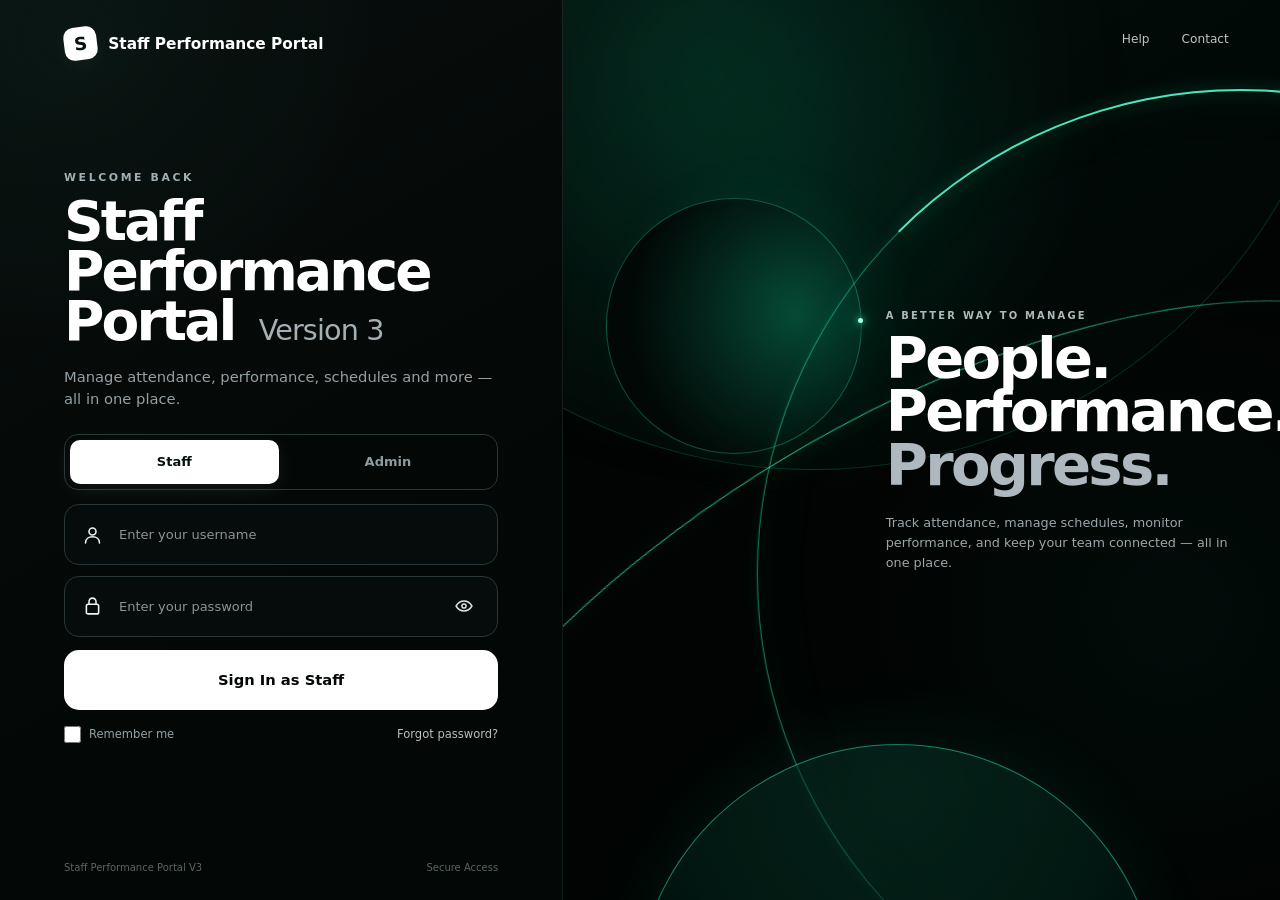
==== commit 67f30204: "Update index.html updated the backend" ====
--- a/index.html
+++ b/index.html
@@ -1868,6 +1868,9 @@
 
   <script>
 
+    const API_URL = "https://script.google.com/macros/s/AKfycbxPcYgFwx7OdSSfrGDJooj23znWjyLJwb-qY4fnRsQrLTdeE8ixPNDVbM2Ut6ITdO1v/exec";
+    const SESSION_KEY = "staffPortalSession";
+
     /* =========================================================
        ELEMENTS
     ========================================================= */
@@ -2008,37 +2011,83 @@
 
 
     /* =========================================================
-       DEMO LOGIN
-       Real authentication comes later.
-    ========================================================= */
+       LIVE USER MAPPING LOGIN
+       Password authentication will be connected later.
+    ========================================================= */
+
+    async function lookupUser(username) {
+      const response = await fetch(
+        API_URL +
+        "?action=user&username=" +
+        encodeURIComponent(username),
+        {
+          method: "GET",
+          cache: "no-store"
+        }
+      );
+
+      if (!response.ok) {
+        throw new Error(
+          "Login service could not be reached."
+        );
+      }
+
+      return response.json();
+    }
+
+    function savePortalSession(user) {
+      const session = {
+        username: user.username,
+        staffName: user.staffName,
+        role: user.role,
+        status: user.status,
+        loginAt: new Date().toISOString()
+      };
+
+      sessionStorage.setItem(
+        SESSION_KEY,
+        JSON.stringify(session)
+      );
+
+      if (
+        document
+          .getElementById("rememberMe")
+          .checked
+      ) {
+        localStorage.setItem(
+          SESSION_KEY,
+          JSON.stringify(session)
+        );
+      } else {
+        localStorage.removeItem(
+          SESSION_KEY
+        );
+      }
+    }
 
     loginForm.addEventListener(
       "submit",
-      function (event) {
+      async function (event) {
 
         event.preventDefault();
 
+        loginMessage.classList.remove(
+          "show"
+        );
 
         const username =
           document
-            .getElementById(
-              "username"
-            )
+            .getElementById("username")
             .value
             .trim();
 
-
         const passwordValue =
-          password
-            .value
-            .trim();
-
+          password.value.trim();
 
         if (
           !username ||
           !passwordValue
         ) {
-
           loginMessage.textContent =
             "Please enter your username and password.";
 
@@ -2047,32 +2096,92 @@
           );
 
           return;
-
         }
 
-
-        /*
-          Temporary frontend routing.
-
-          We will replace this with
-          secure backend authentication
-          later.
-        */
-
-
-        if (
-          loginRole ===
-          "staff"
-        ) {
+        signInButton.disabled = true;
+        signInButton.textContent =
+          "Checking account...";
+
+        try {
+          const data =
+            await lookupUser(username);
+
+          if (
+            !data.ok ||
+            !data.user
+          ) {
+            throw new Error(
+              data.error ||
+              "User not found."
+            );
+          }
+
+          const user =
+            data.user;
+
+          const role =
+            String(
+              user.role || ""
+            ).toLowerCase();
+
+          const status =
+            String(
+              user.status || ""
+            ).toLowerCase();
+
+          if (
+            status !== "active"
+          ) {
+            throw new Error(
+              "This account is not active."
+            );
+          }
+
+          if (
+            role !== loginRole
+          ) {
+            throw new Error(
+              "This account is registered as " +
+              (role || "another role") +
+              ". Please choose the correct login type."
+            );
+          }
+
+          if (!user.staffName) {
+            throw new Error(
+              "This account has no Staff Name mapping."
+            );
+          }
+
+          savePortalSession(user);
+
+          const destination =
+            role === "admin"
+              ? "admin.html"
+              : "staff.html";
 
           window.location.href =
-            "staff.html";
-
-        } else {
-
-          window.location.href =
-            "admin.html";
-
+            destination +
+            "?user=" +
+            encodeURIComponent(
+              user.username
+            );
+
+        } catch (error) {
+          loginMessage.textContent =
+            error.message ||
+            "Unable to sign in.";
+
+          loginMessage.classList.add(
+            "show"
+          );
+
+          signInButton.disabled = false;
+
+          signInButton.textContent =
+            loginRole === "staff"
+              ? "Sign In as Staff"
+              : "Sign In as Admin";
         }
 
       }
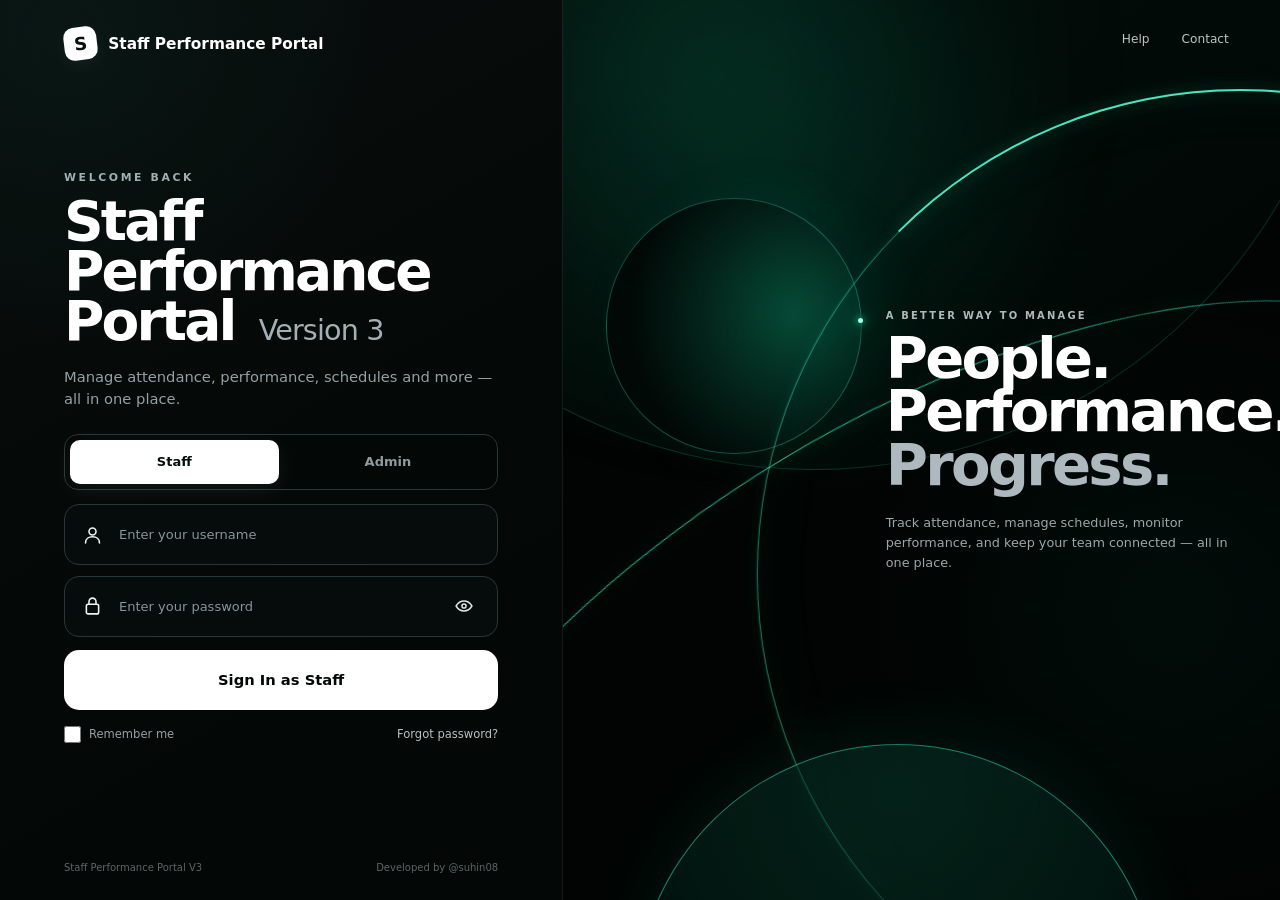
==== commit 3f1d59e9: "Update index.html" ====
--- a/index.html
+++ b/index.html
@@ -1779,7 +1779,7 @@
         </span>
 
         <span>
-          Secure Access
+          Developed by @suhin08
         </span>
 
       </footer>
